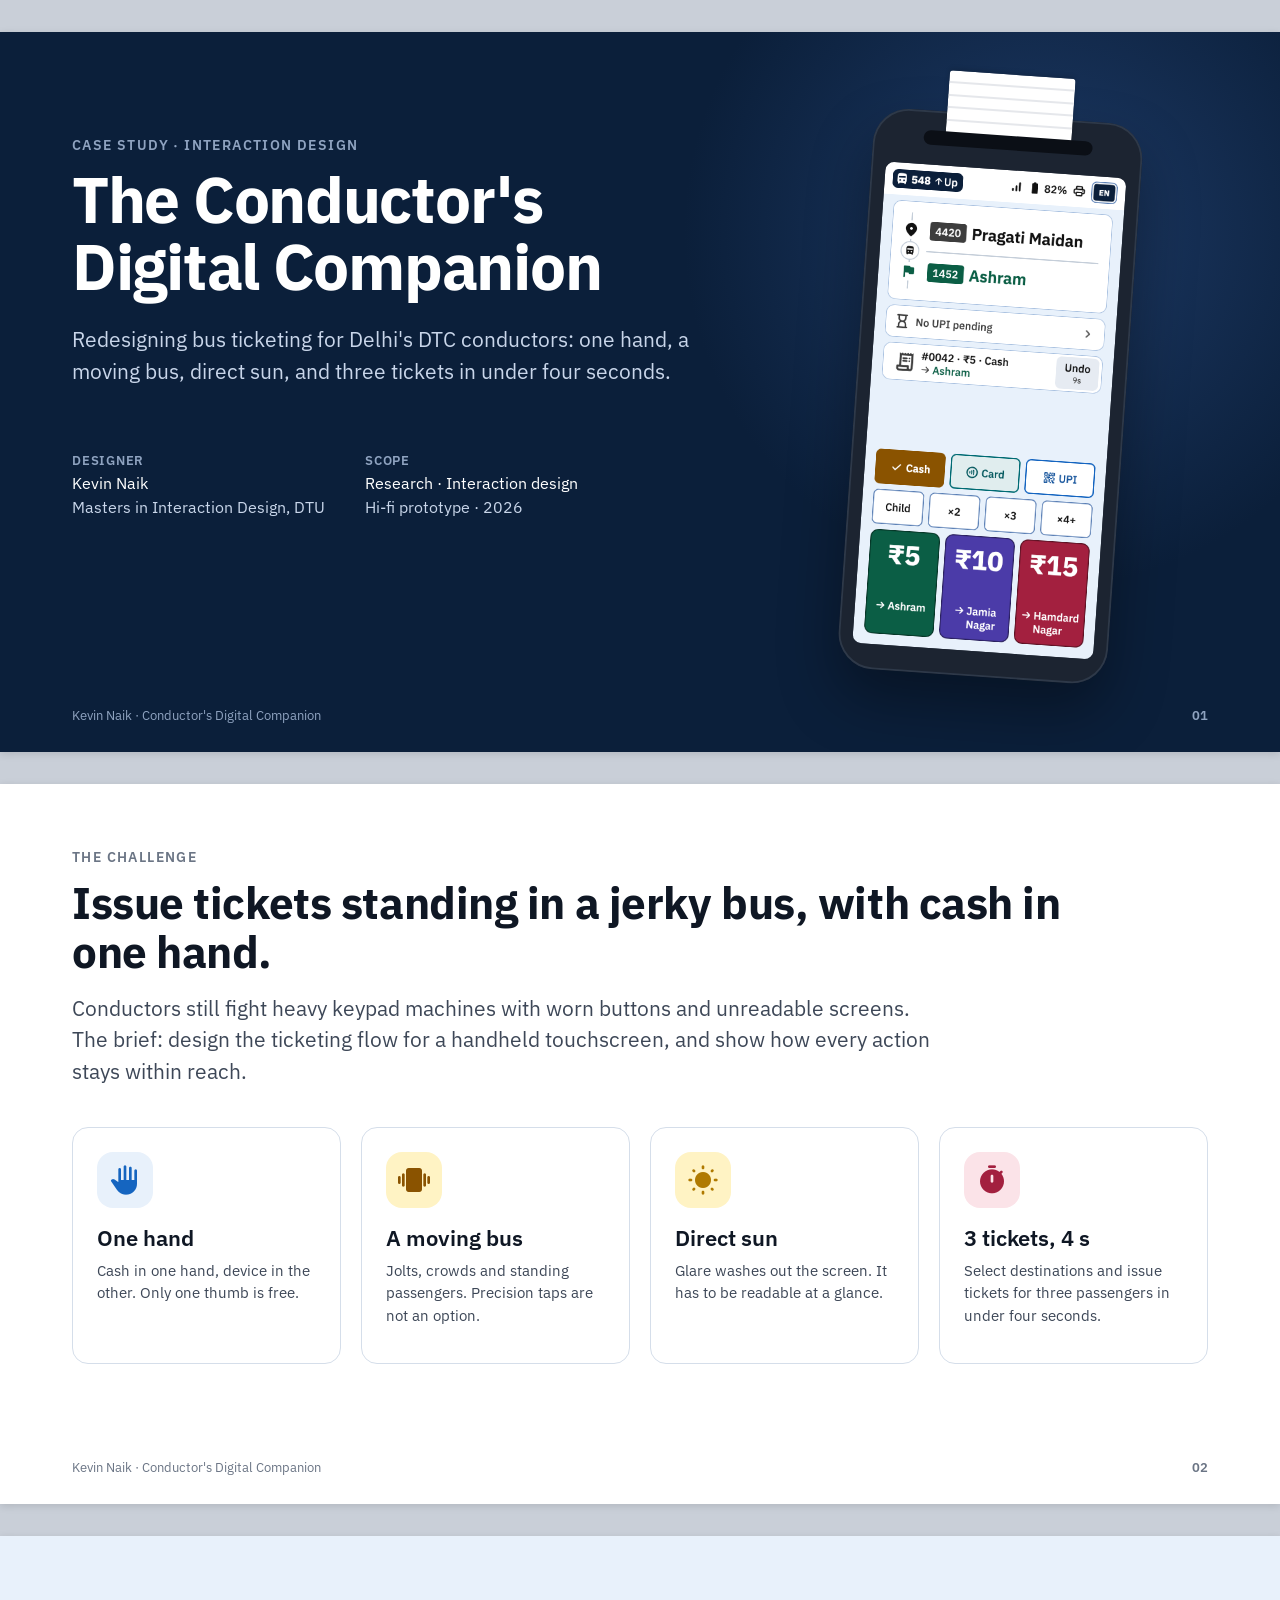
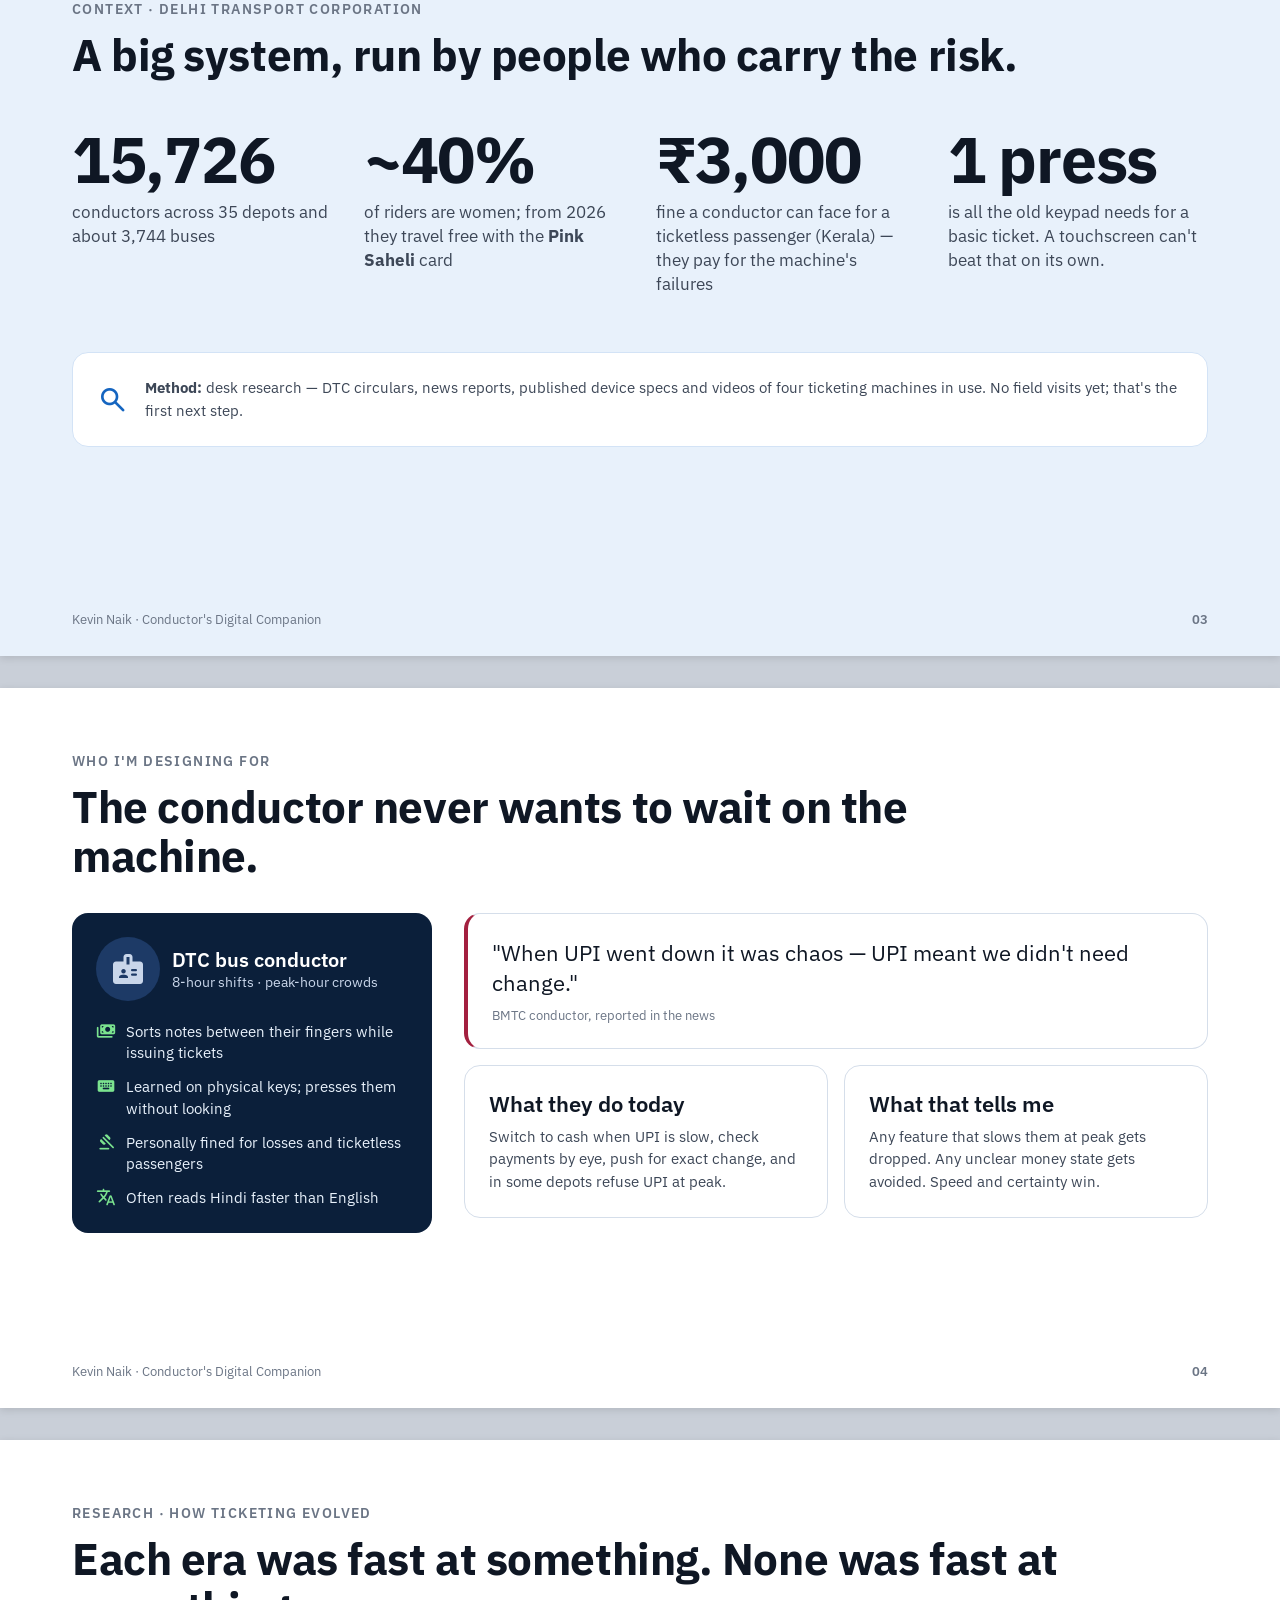
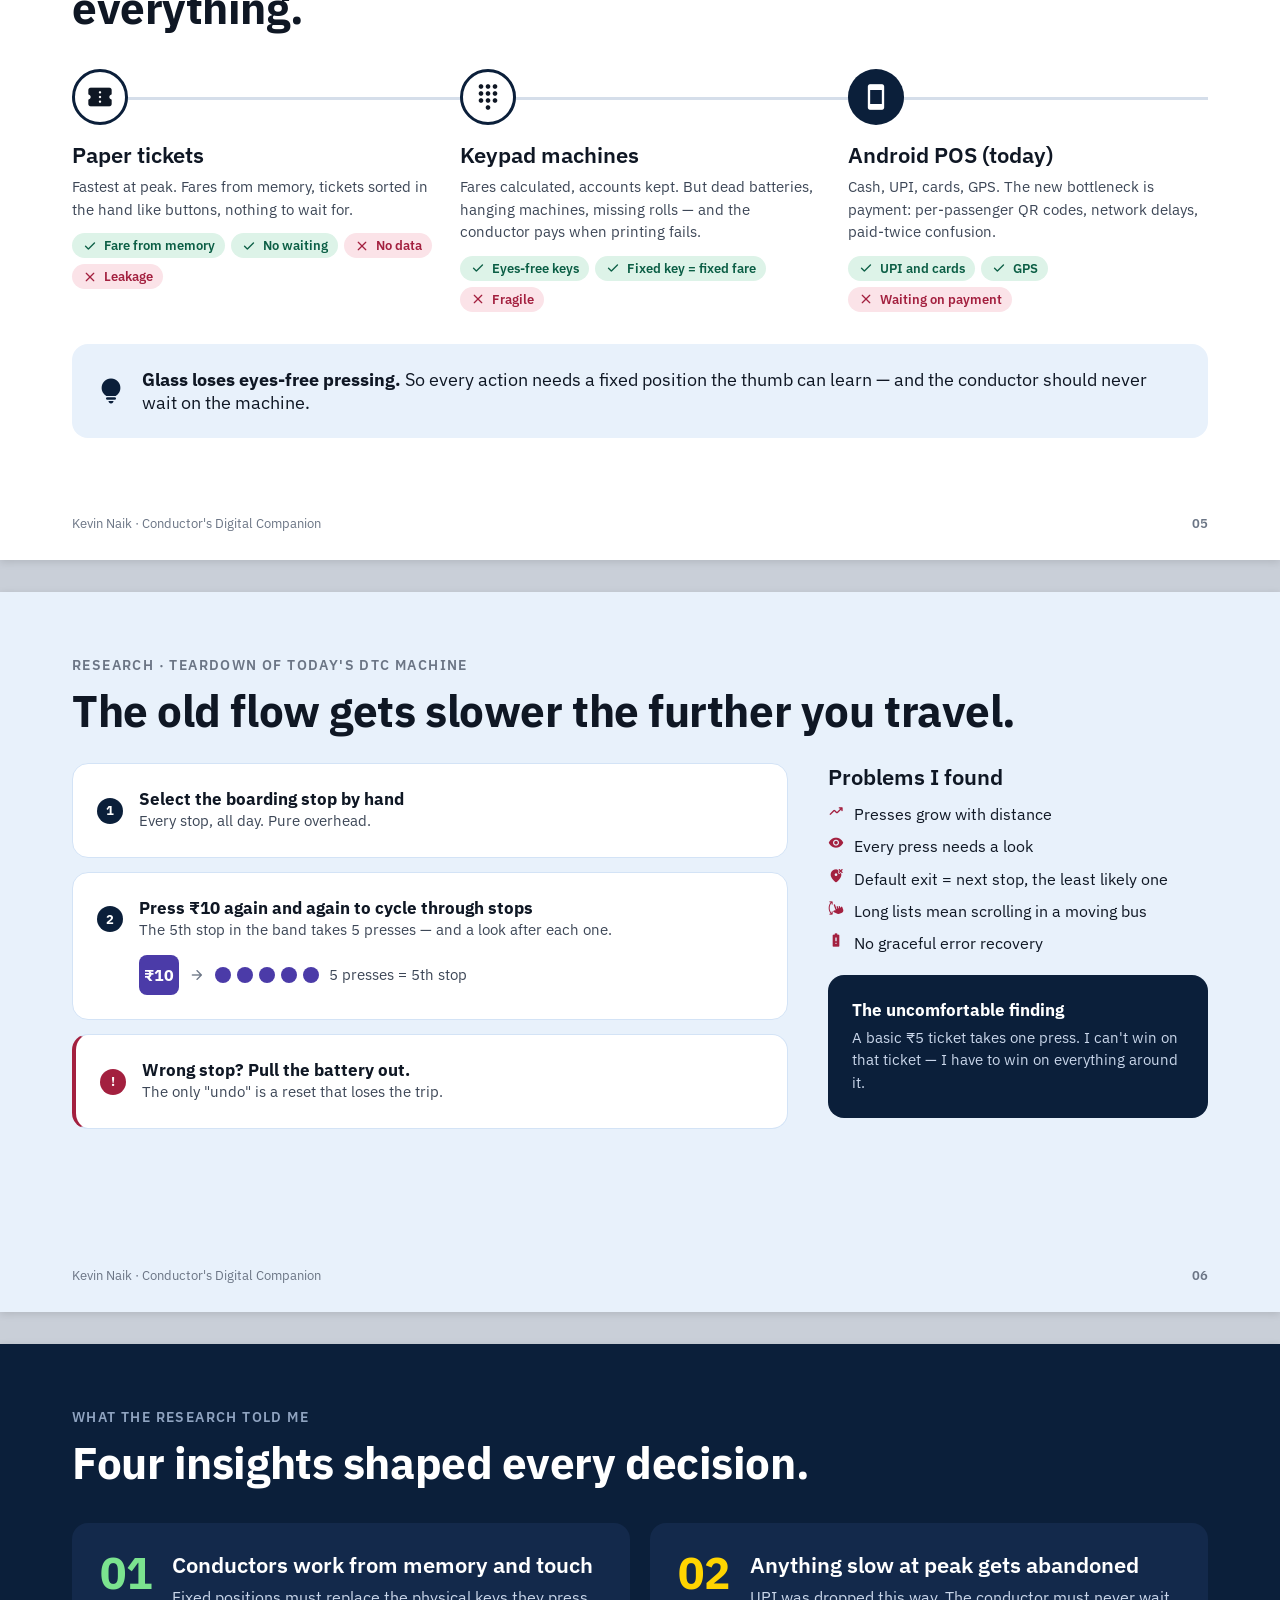
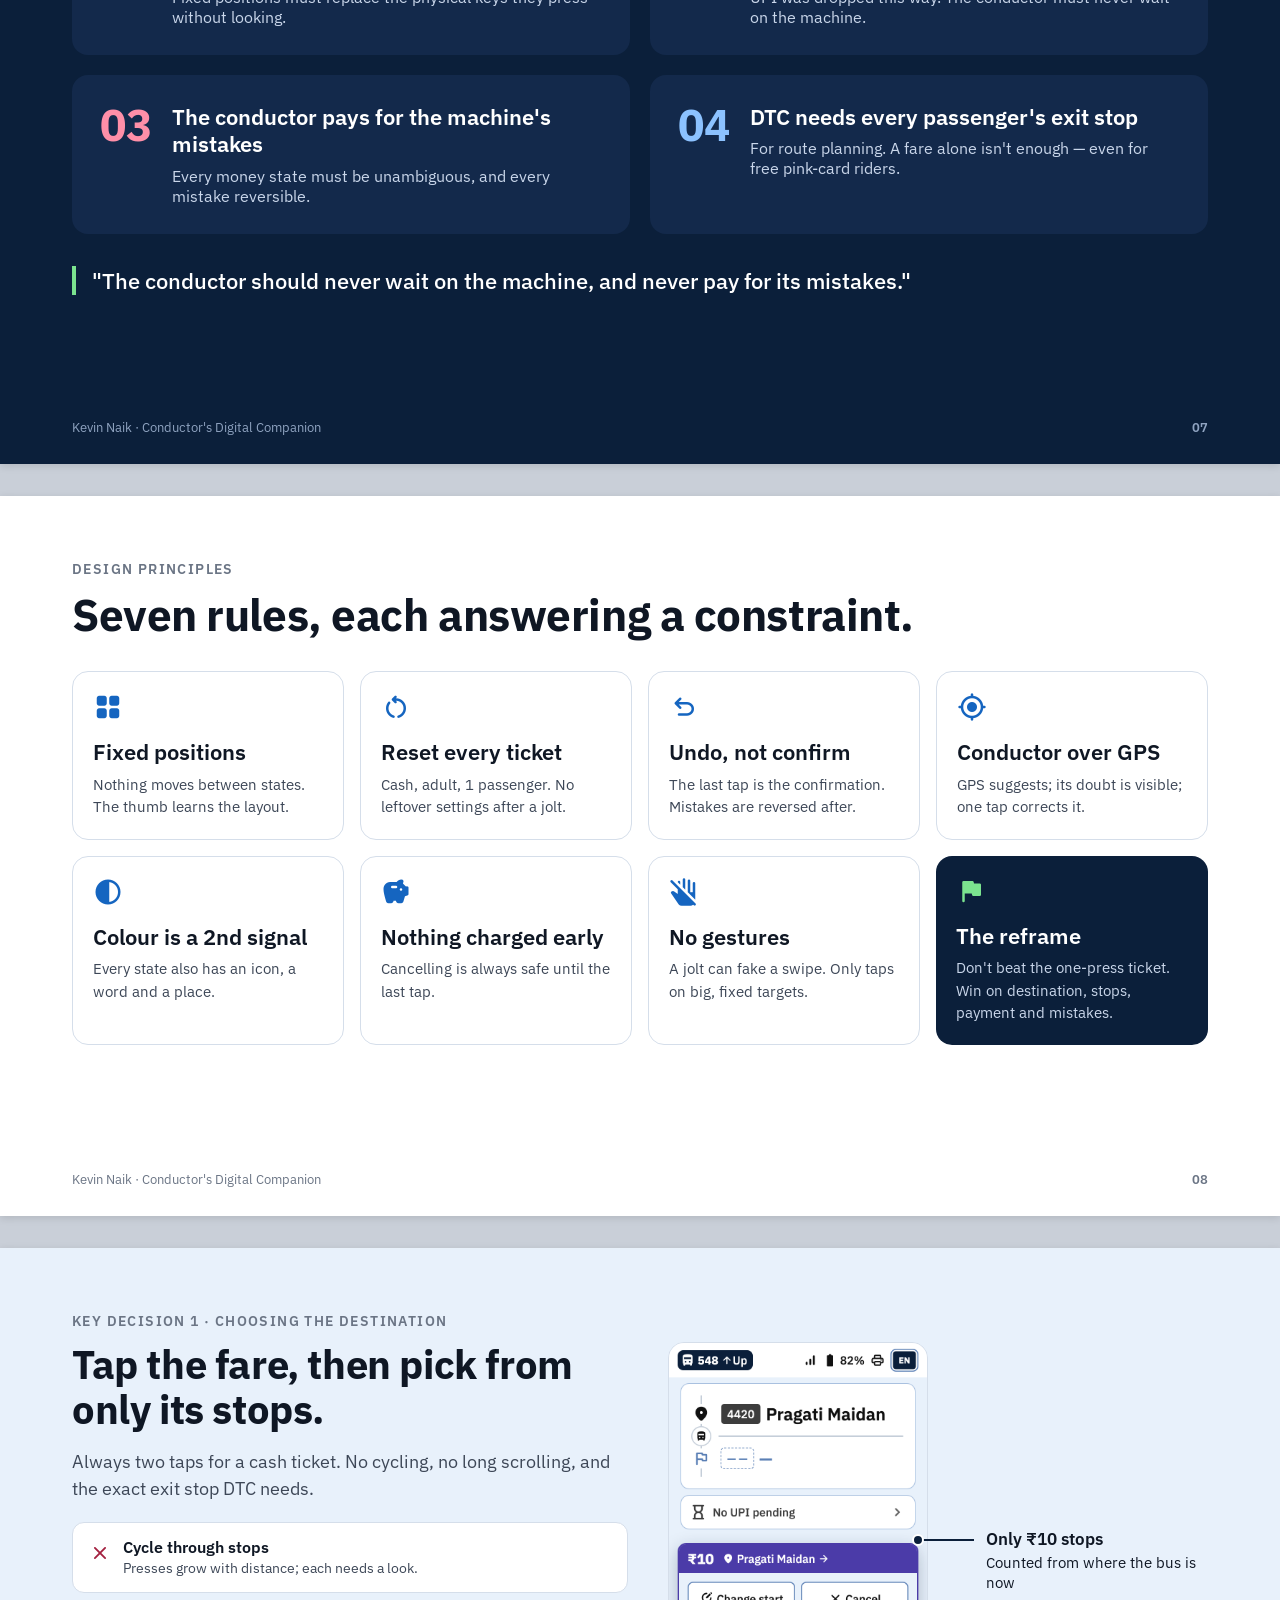
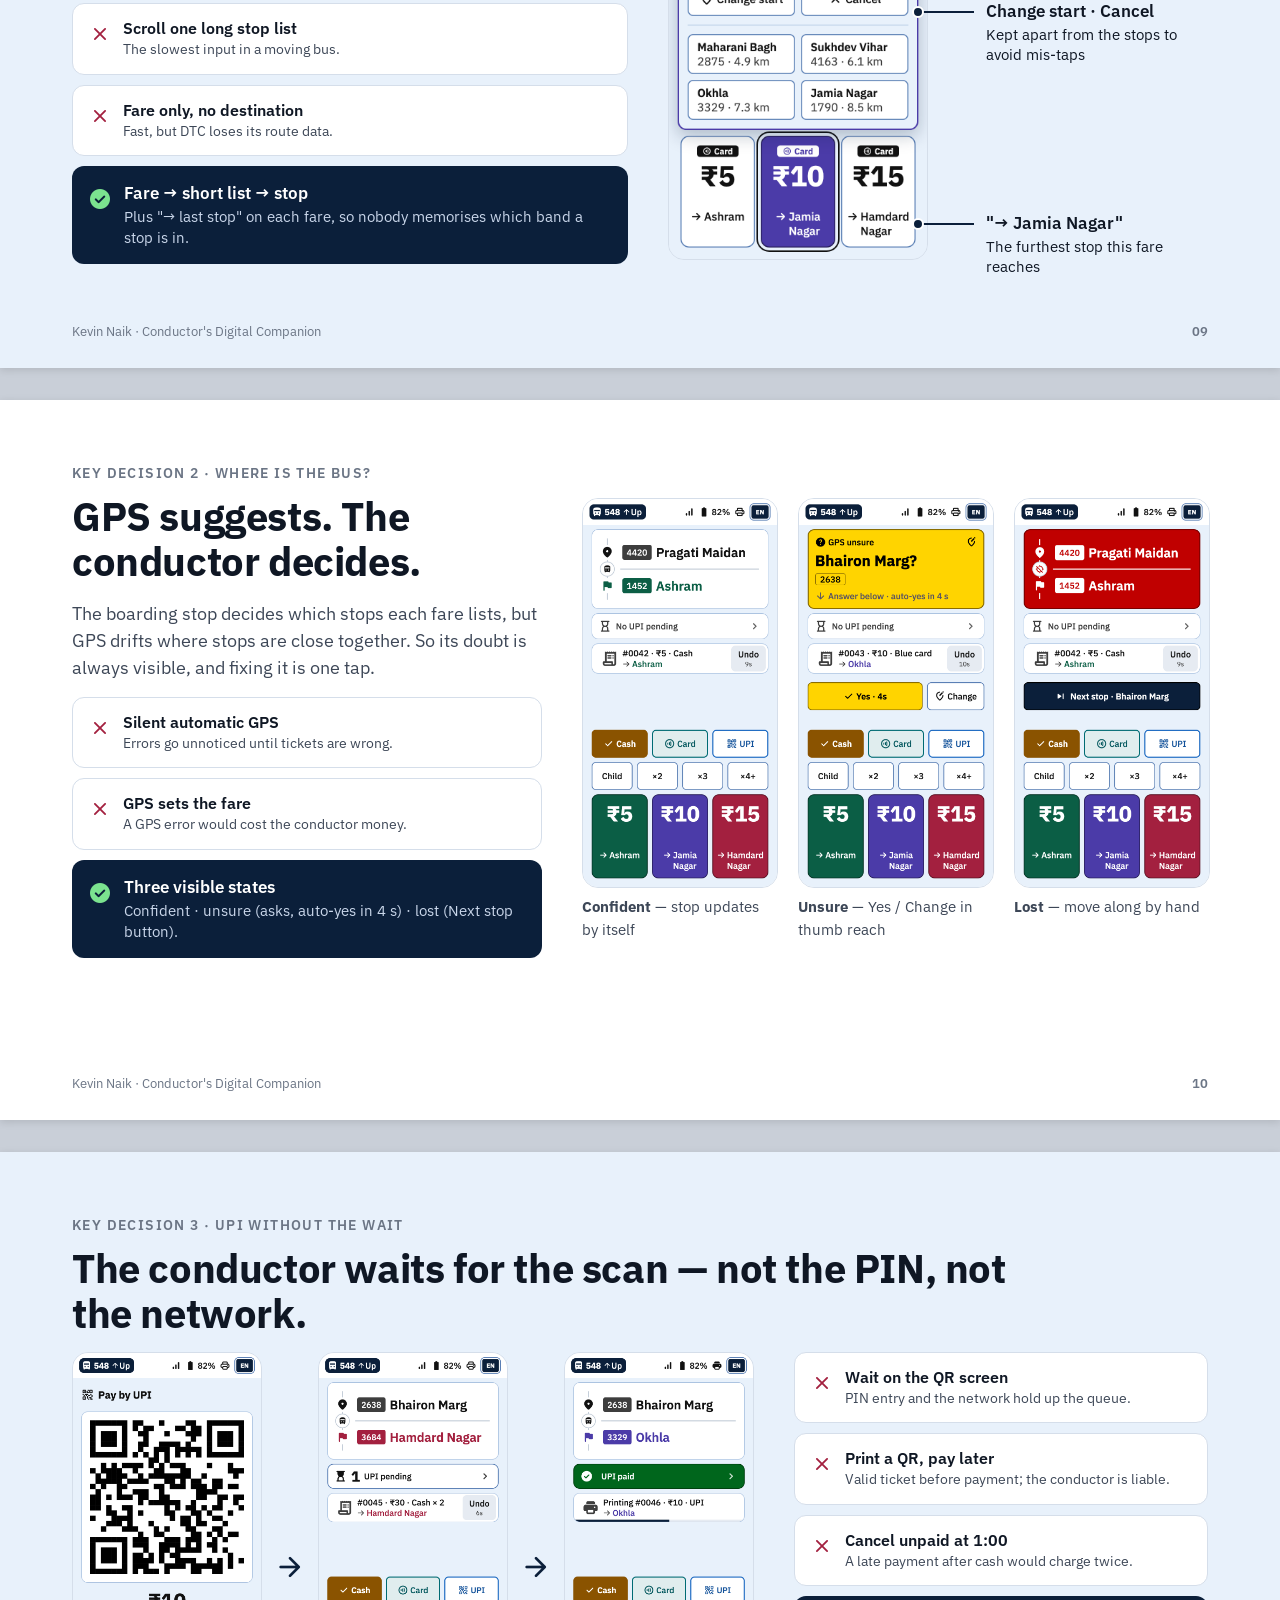
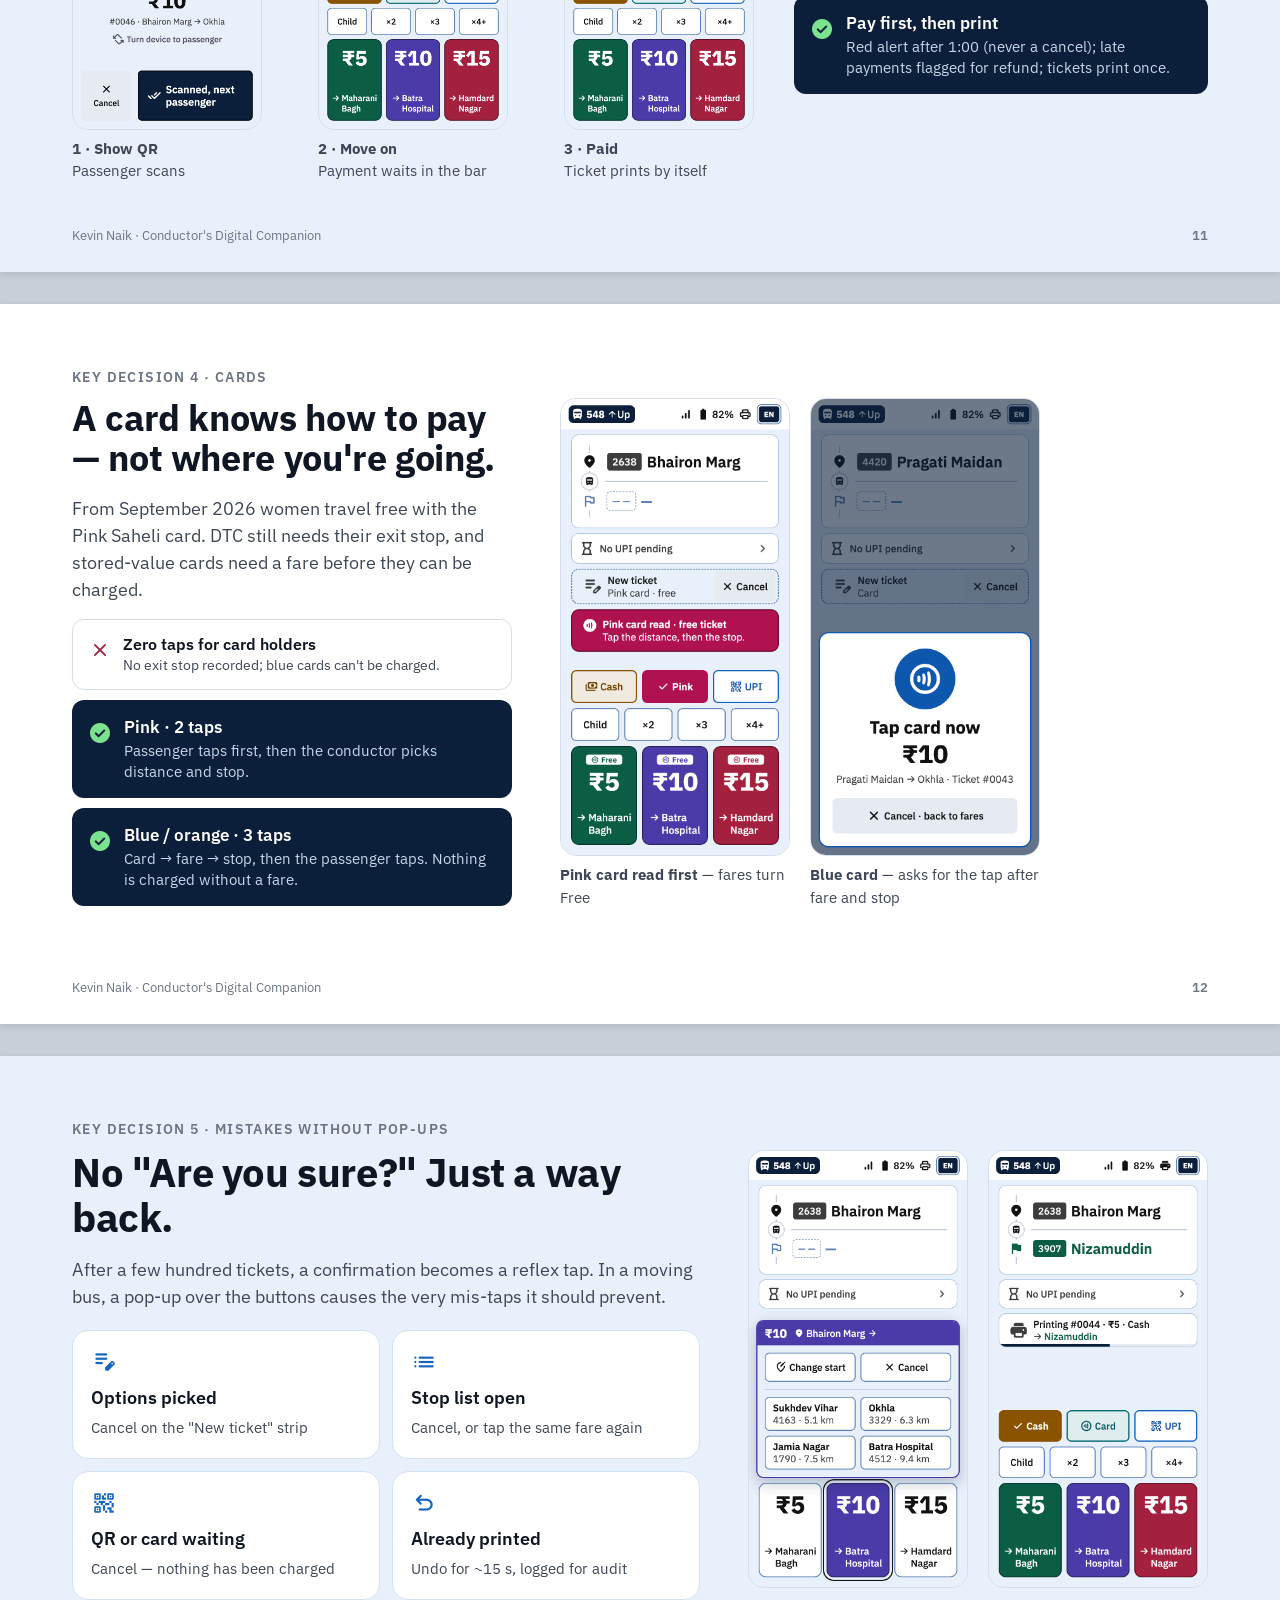
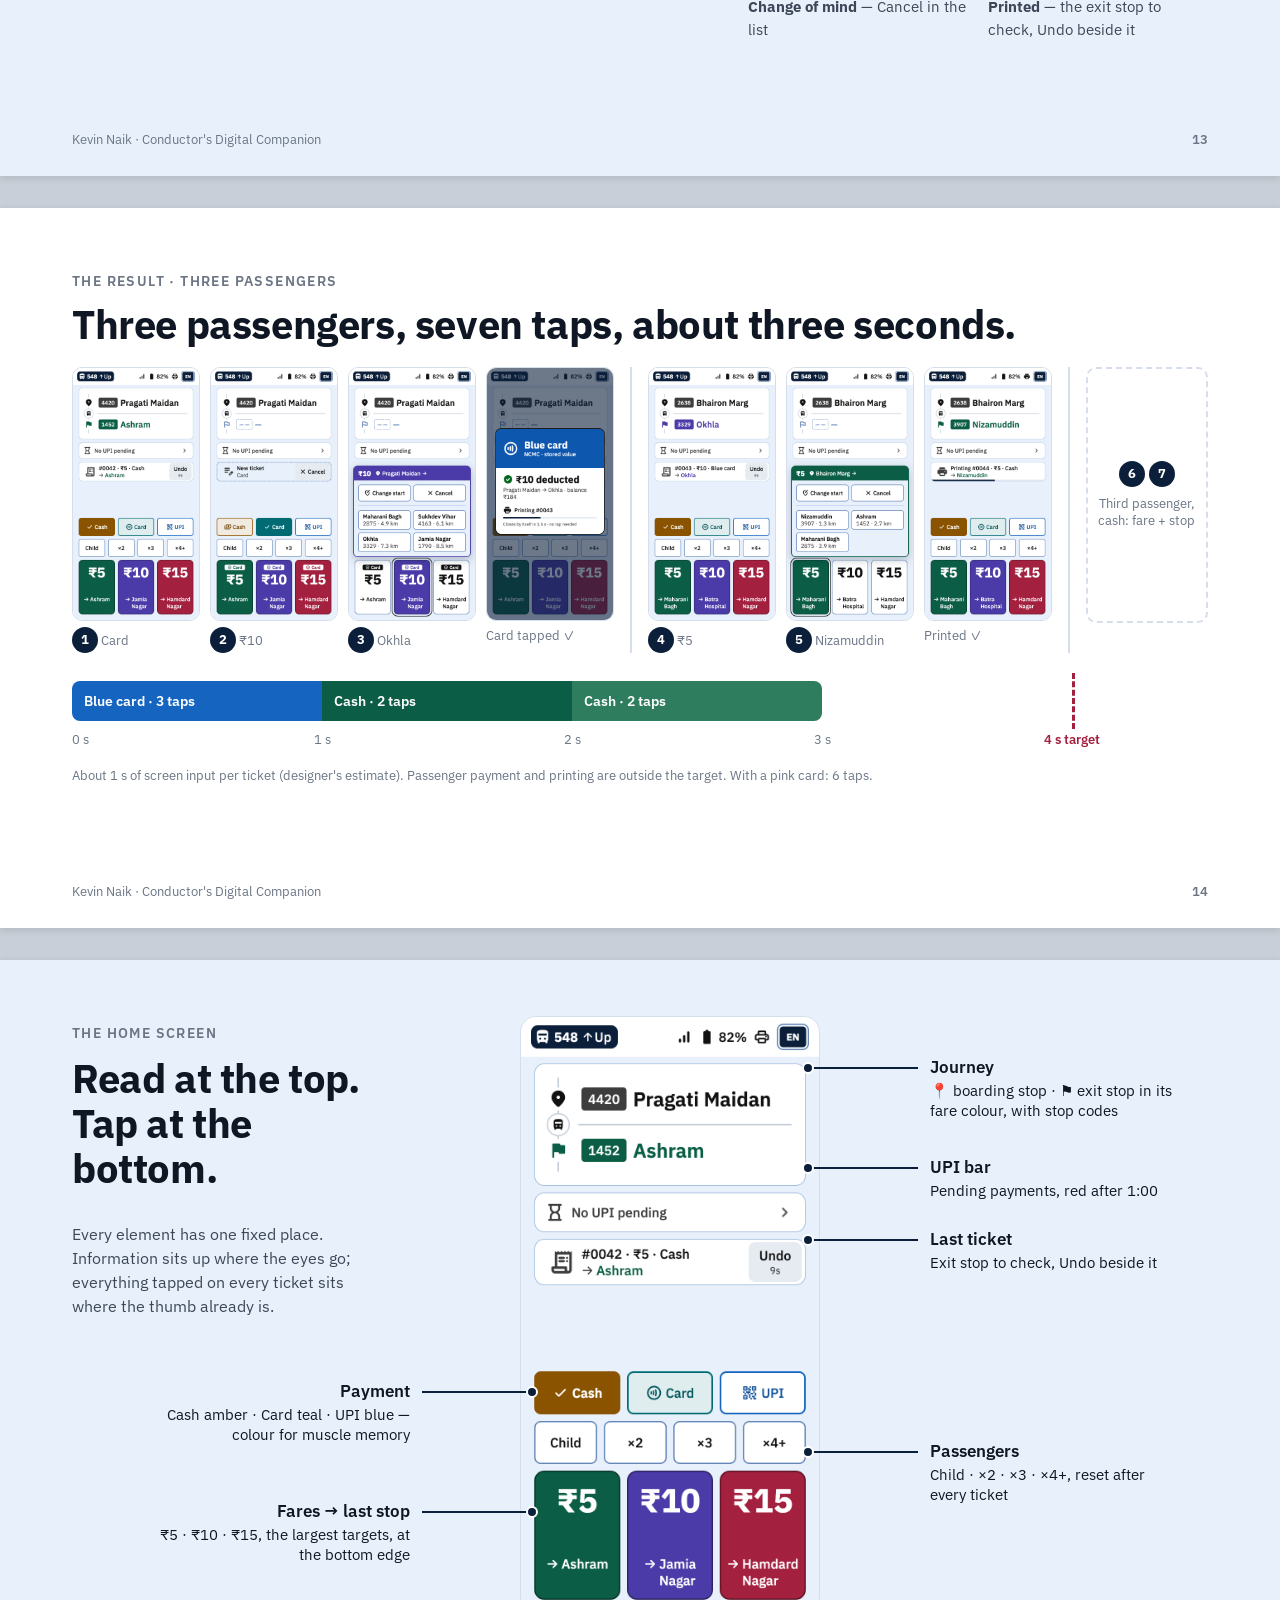
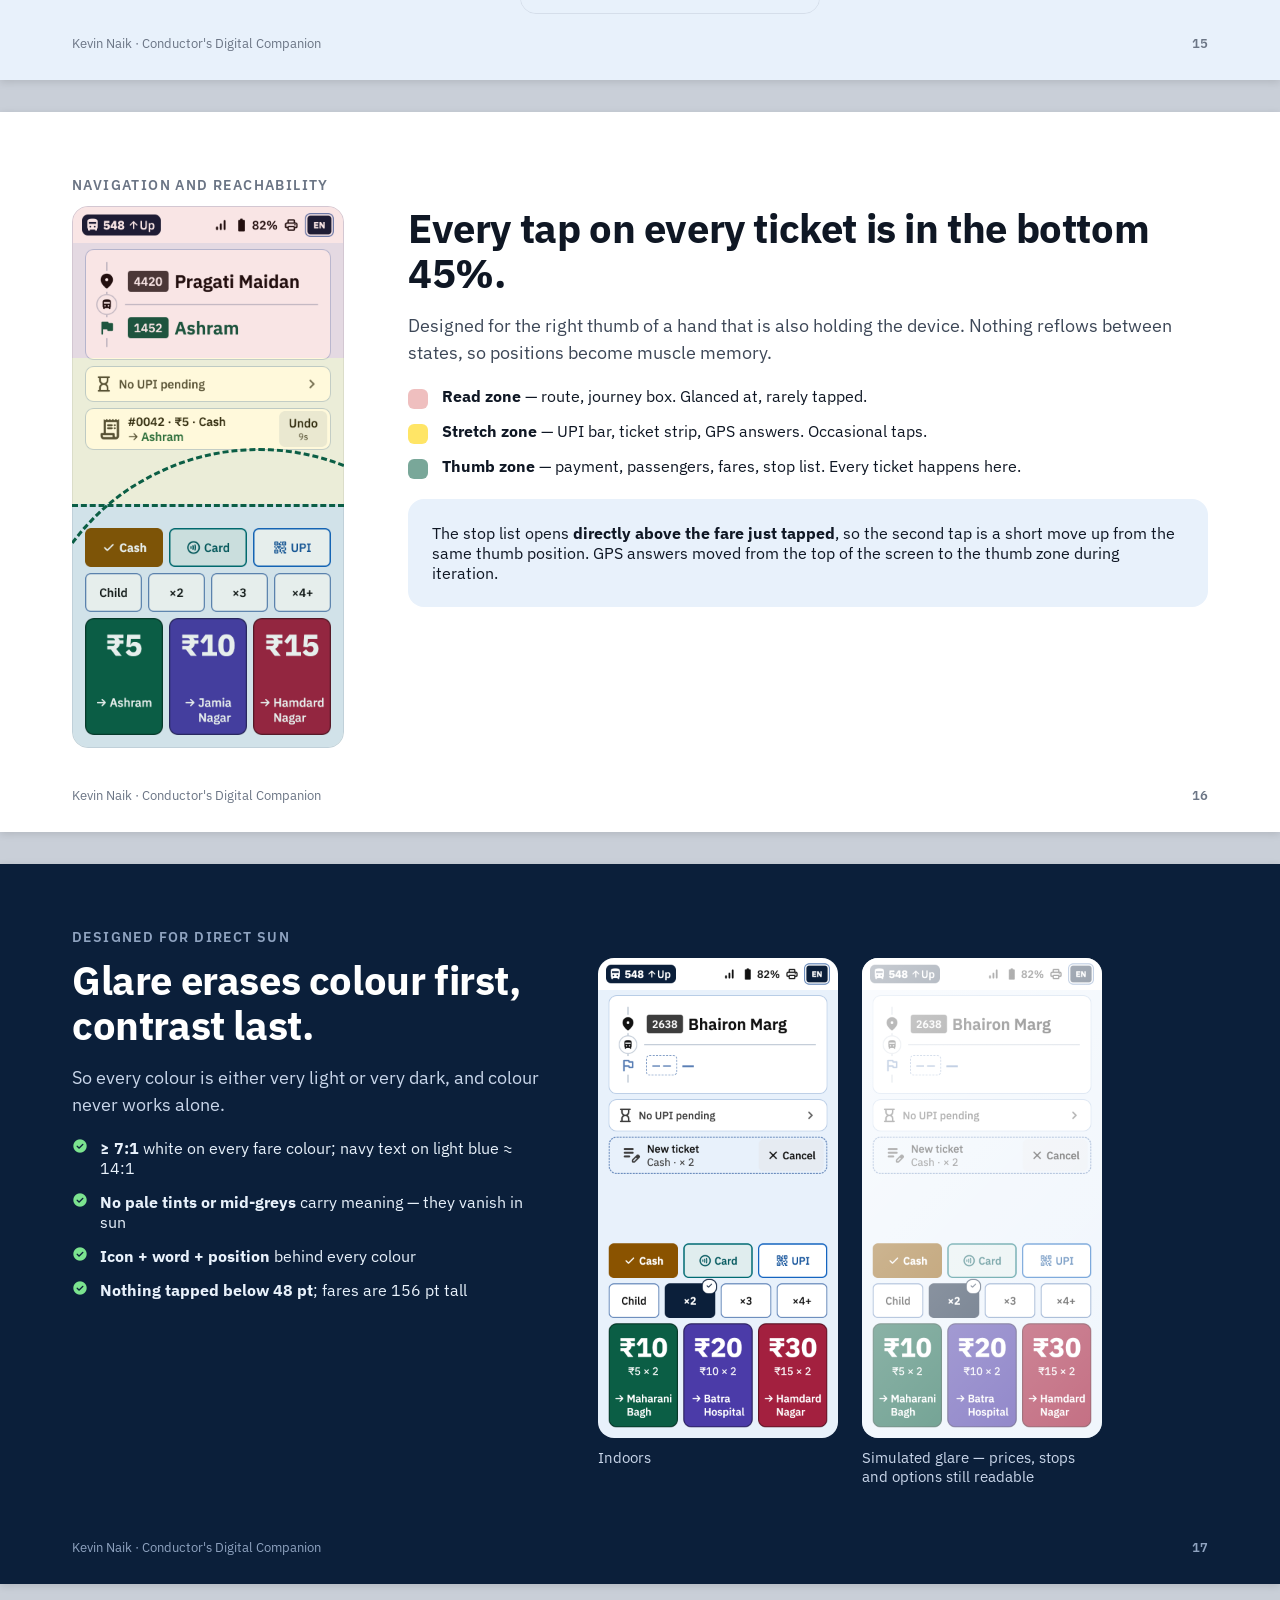
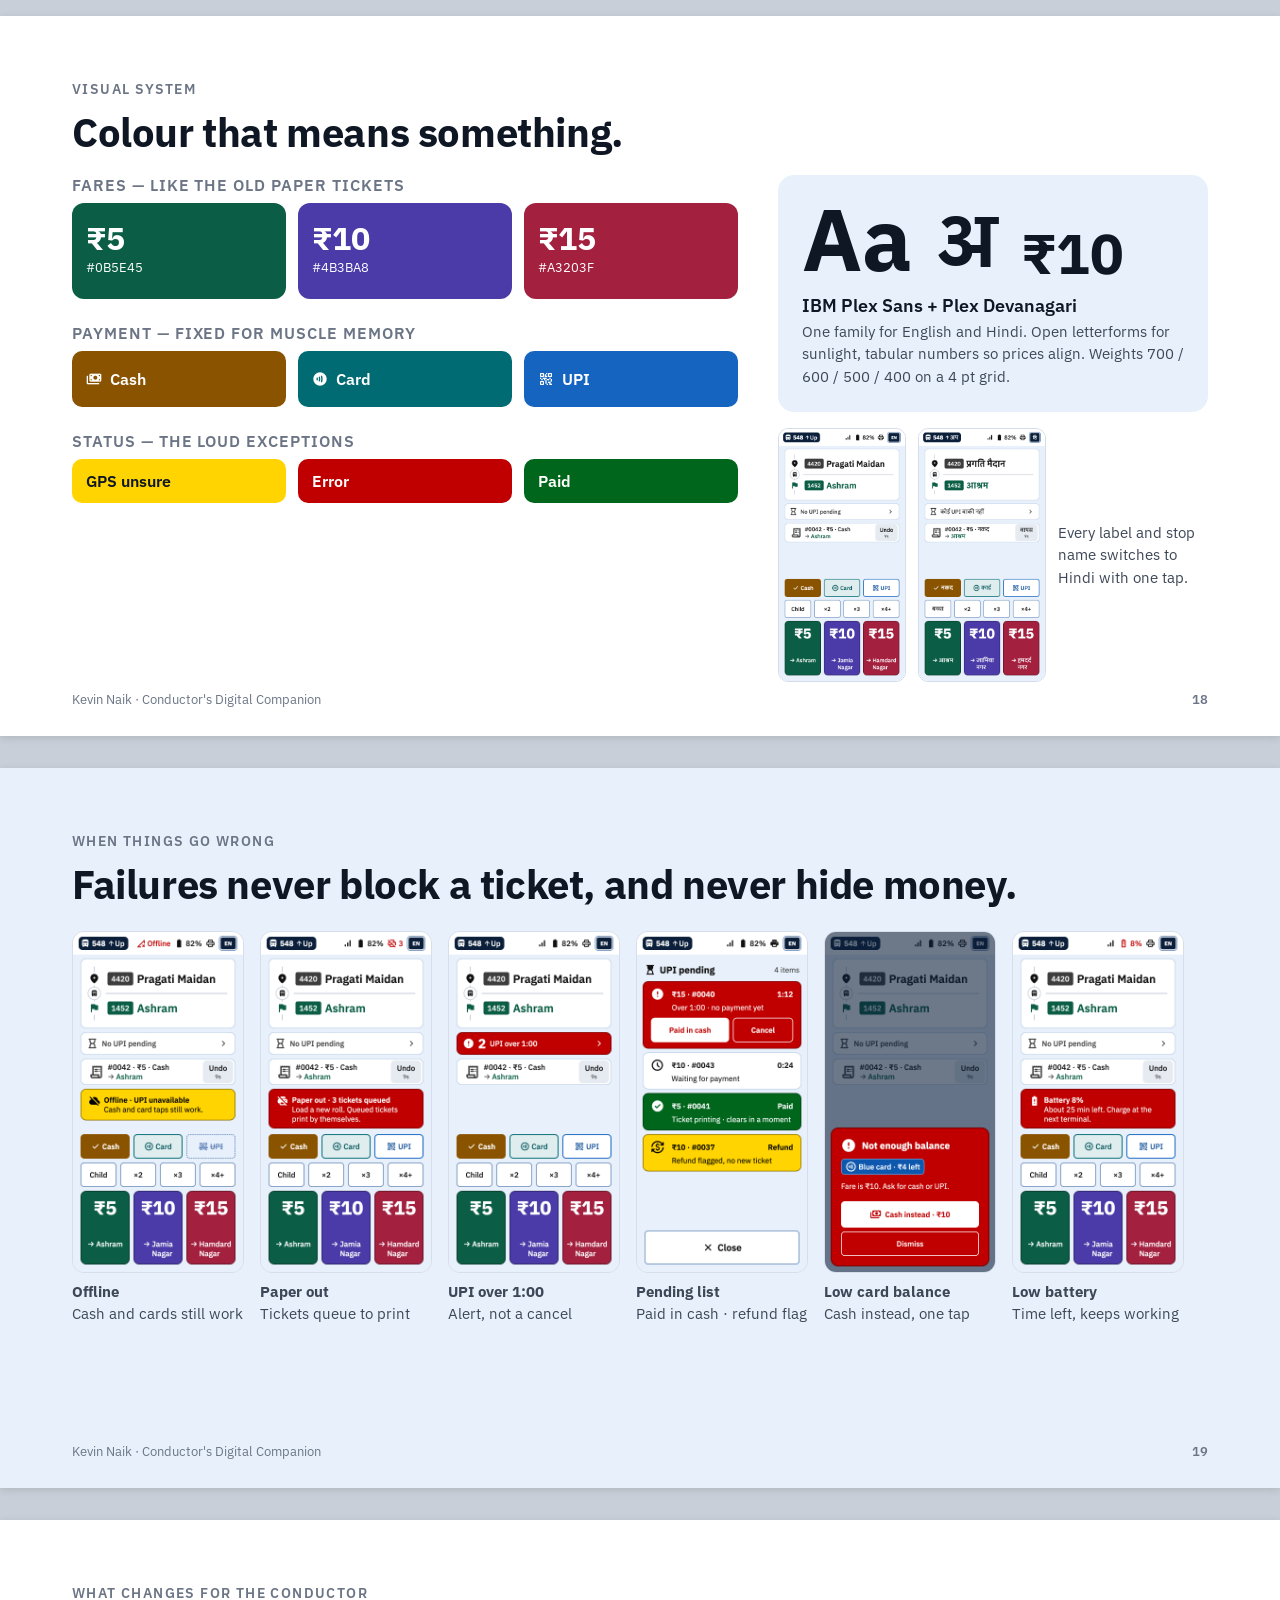
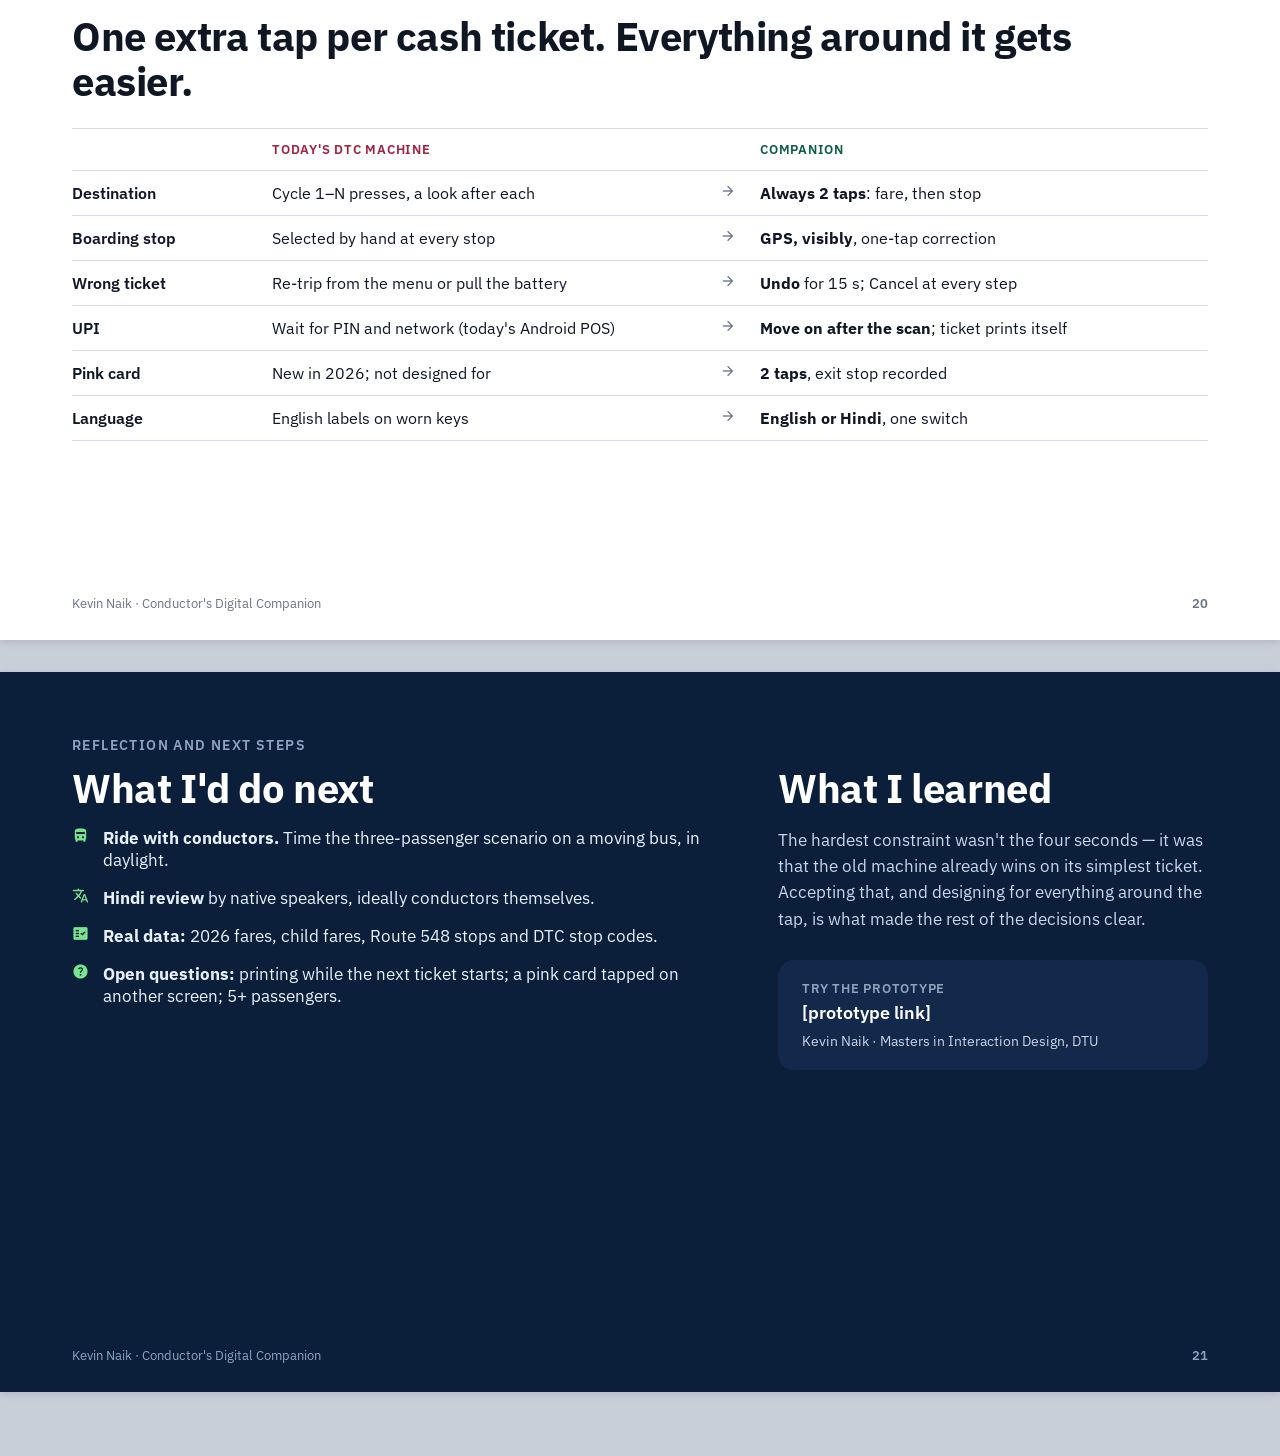
==== documentation/casestudy/index.html @ b8df6f4c "Add Conductor's Digital Companion prototype and case study Click-through ticketing prototype for DTC" ====
<!doctype html>
<html lang="en">
<head>
<meta charset="utf-8">
<meta name="viewport" content="width=device-width, initial-scale=1">
<title>Conductor's Digital Companion — Kevin Naik</title>
<link rel="preconnect" href="https://fonts.googleapis.com">
<link rel="preconnect" href="https://fonts.gstatic.com" crossorigin>
<link href="https://fonts.googleapis.com/css2?family=IBM+Plex+Sans:ital,wght@0,400;0,500;0,600;0,700;1,400&family=IBM+Plex+Sans+Devanagari:wght@400;600;700&display=block" rel="stylesheet">
<link href="https://fonts.googleapis.com/css2?family=Material+Symbols+Rounded:opsz,wght,FILL,GRAD@24,400,0..1,0&display=block" rel="stylesheet">
<style>
:root {
  --ink: #0F1724; --ink-2: #3D4757; --ink-3: #6B7585;
  --navy: #0B1F3A; --navy-2: #13294B; --sky: #E8F1FB; --sky-2: #D3E3F6; --line: #D5DEEA; --paper: #FFFFFF;
  --g: #0B5E45; --v: #4B3BA8; --c: #A3203F; --amber: #8A5300; --teal: #006B73; --upi: #1565C0;
  --yellow: #FFD400; --red: #C00000; --pink: #B0124F;
}
* { box-sizing: border-box; }
html, body { margin: 0; }
body { background: #C9CFD8; font-family: 'IBM Plex Sans', 'IBM Plex Sans Devanagari', system-ui, sans-serif; color: var(--ink);
  -webkit-font-smoothing: antialiased; -webkit-print-color-adjust: exact; print-color-adjust: exact; counter-reset: slide; }
.deck { display: flex; flex-direction: column; align-items: center; gap: 32px; padding: 32px 0 64px; }
.slide { counter-increment: slide; position: relative; width: 1280px; height: 720px; overflow: hidden; background: var(--paper); padding: 64px 72px 72px;
  box-shadow: 0 2px 8px rgba(0,0,0,.12); }
.slide.dark { background: var(--navy); color: #fff; }
.slide.sky { background: var(--sky); }
.foot { position: absolute; left: 72px; right: 72px; bottom: 28px; display: flex; justify-content: space-between; font-size: 13px; color: var(--ink-3); }
.dark .foot { color: #8FA3C0; }
.foot::after { content: counter(slide, decimal-leading-zero); font-weight: 600; }

.ms { font-family: 'Material Symbols Rounded'; font-weight: normal; font-style: normal; line-height: 1; display: inline-block;
  font-variation-settings: 'FILL' 1, 'wght' 400, 'GRAD' 0, 'opsz' 24; -webkit-font-smoothing: antialiased; }

.kick { font-size: 14px; font-weight: 600; letter-spacing: .1em; text-transform: uppercase; color: var(--ink-3); margin-bottom: 12px; }
.dark .kick { color: #8FA3C0; }
h1 { font-size: 64px; line-height: 1.05; font-weight: 700; margin: 0; letter-spacing: -0.02em; }
h2 { font-size: 44px; line-height: 1.12; font-weight: 700; margin: 0 0 16px; letter-spacing: -0.01em; max-width: 1000px; }
h3 { font-size: 22px; line-height: 1.25; font-weight: 600; margin: 0 0 8px; }
p { margin: 0 0 12px; }
.sub { font-size: 21px; line-height: 1.5; color: var(--ink-2); max-width: 860px; }
.dark .sub { color: #C9D6EA; }
.small { font-size: 15px; line-height: 1.5; color: var(--ink-2); }
.note { font-size: 13px; color: var(--ink-3); }
.hl { color: var(--upi); }

/* Screens and device */
.scr { display: block; border-radius: 16px; border: 1px solid var(--line); background: #fff; }
.pos { position: relative; width: 300px; padding: 60px 16px 28px; border-radius: 40px; background: #1C2431; box-shadow: 0 32px 64px rgba(0,0,0,.35), inset 0 0 0 2px #2E3949; }
.pos::before { content: ''; position: absolute; top: 22px; left: 56px; right: 56px; height: 16px; border-radius: 8px; background: #0B0F16; }
.pos .ticket { position: absolute; top: -46px; left: 80px; width: 140px; height: 70px; background: #fff; border-radius: 4px 4px 0 0;
  background-image: repeating-linear-gradient(transparent 0 12px, #E5E7EB 12px 14px); background-position: 0 14px; box-shadow: 0 -2px 6px rgba(0,0,0,.15); z-index: -1; }
.pos img { display: block; width: 268px; height: 536px; border-radius: 10px; }

/* Cards and chips */
.card { background: #fff; border: 1px solid var(--line); border-radius: 16px; padding: 24px; }
.sky .card { border-color: var(--sky-2); }
.chip { display: inline-flex; align-items: center; gap: 6px; font-size: 13px; font-weight: 600; padding: 4px 10px; border-radius: 999px; }
.chip .ms { font-size: 16px; }
.chip.keep { background: #DDF3E8; color: var(--g); }
.chip.lost { background: #FBE3E8; color: var(--c); }
.chip.new { background: var(--sky); color: var(--upi); }
.ic { width: 56px; height: 56px; border-radius: 16px; display: flex; align-items: center; justify-content: center; margin-bottom: 16px; }
.ic .ms { font-size: 32px; }
.grid { display: grid; gap: 20px; }
.row { display: flex; gap: 24px; align-items: flex-start; }

.x-card { display: flex; gap: 12px; align-items: flex-start; padding: 14px 16px; border-radius: 12px; background: #fff; border: 1px solid var(--line); margin-bottom: 10px; }
.x-card .ms { font-size: 22px; color: var(--c); flex-shrink: 0; margin-top: 1px; }
.x-card b { display: block; font-size: 16px; font-weight: 600; }
.x-card span { font-size: 14px; color: var(--ink-2); line-height: 1.4; }
.ok-card { display: flex; gap: 12px; align-items: flex-start; padding: 16px; border-radius: 12px; background: var(--navy); color: #fff; }
.ok-card .ms { font-size: 24px; color: #7BE38F; flex-shrink: 0; }
.ok-card b { display: block; font-size: 17px; font-weight: 600; margin-bottom: 2px; }
.ok-card span { font-size: 14.5px; color: #C9D6EA; line-height: 1.45; }

.callout { position: absolute; font-size: 15px; line-height: 1.35; width: 250px; }
.callout b { display: block; font-size: 17px; font-weight: 600; margin-bottom: 2px; }
.callout::before { content: ''; position: absolute; top: 11px; height: 2px; background: var(--navy); }
.callout.l { text-align: right; }
.callout.l::before { left: calc(100% + 12px); width: var(--len, 80px); }
.callout.r::before { right: calc(100% + 12px); width: var(--len, 80px); }
.callout i { position: absolute; top: 6px; width: 12px; height: 12px; border-radius: 6px; background: var(--navy); border: 2px solid #fff; }
.callout.l i { left: calc(100% + 12px + var(--len, 80px) - 6px); }
.callout.r i { right: calc(100% + 12px + var(--len, 80px) - 6px); }

.tap { display: inline-flex; align-items: center; justify-content: center; min-width: 26px; height: 26px; padding: 0 8px; border-radius: 13px; background: var(--navy); color: #fff; font-size: 13px; font-weight: 700; }
.stat b { display: block; font-size: 64px; line-height: 1; font-weight: 700; letter-spacing: -0.02em; }
.stat span { display: block; font-size: 17px; line-height: 1.4; color: var(--ink-2); margin-top: 10px; }
.dark .stat span { color: #C9D6EA; }

@media print {
  @page { size: 1280px 720px; margin: 0; }
  body { background: #fff; }
  .deck { display: block; padding: 0; }
  .slide { box-shadow: none; break-after: page; }
}
</style>
</head>
<body>
<div class="deck">

<!-- 01 COVER -->
<section class="slide dark">
  <div style="position:absolute;right:-120px;top:-160px;width:720px;height:720px;border-radius:50%;background:radial-gradient(circle,#1D3A66 0%,transparent 70%)"></div>
  <div style="position:relative;width:640px;margin-top:40px">
    <div class="kick">Case study · Interaction design</div>
    <h1>The Conductor's<br>Digital Companion</h1>
    <p class="sub" style="margin-top:24px">Redesigning bus ticketing for Delhi's DTC conductors: one hand, a moving bus, direct sun, and three tickets in under four seconds.</p>
    <div style="margin-top:64px;display:flex;gap:40px;font-size:16px;line-height:1.5">
      <div><div style="color:#8FA3C0;font-size:13px;font-weight:600;letter-spacing:.06em;text-transform:uppercase">Designer</div>Kevin Naik<br><span style="color:#C9D6EA">Masters in Interaction Design, DTU</span></div>
      <div><div style="color:#8FA3C0;font-size:13px;font-weight:600;letter-spacing:.06em;text-transform:uppercase">Scope</div>Research · Interaction design<br><span style="color:#C9D6EA">Hi-fi prototype · 2026</span></div>
    </div>
  </div>
  <div class="pos" style="position:absolute;right:120px;top:84px;transform:rotate(4deg) scale(.9);transform-origin:top center">
    <div class="ticket"></div>
    <img src="../../exports/flow/01-this-is-the-home-screen.png" alt="Home screen of the ticketing app">
  </div>
  <div class="foot"><span>Kevin Naik · Conductor's Digital Companion</span></div>
</section>

<!-- 02 THE CHALLENGE -->
<section class="slide">
  <div class="kick">The challenge</div>
  <h2>Issue tickets standing in a jerky bus, with cash in one hand.</h2>
  <p class="sub">Conductors still fight heavy keypad machines with worn buttons and unreadable screens. The brief: design the ticketing flow for a handheld touchscreen, and show how every action stays within reach.</p>
  <div class="grid" style="grid-template-columns:repeat(4,1fr);margin-top:40px">
    <div class="card"><div class="ic" style="background:#E8F1FB"><span class="ms" style="color:var(--upi)">back_hand</span></div><h3>One hand</h3><p class="small">Cash in one hand, device in the other. Only one thumb is free.</p></div>
    <div class="card"><div class="ic" style="background:#FFF3C4"><span class="ms" style="color:var(--amber)">vibration</span></div><h3>A moving bus</h3><p class="small">Jolts, crowds and standing passengers. Precision taps are not an option.</p></div>
    <div class="card"><div class="ic" style="background:#FFF3C4"><span class="ms" style="color:#B07A00">wb_sunny</span></div><h3>Direct sun</h3><p class="small">Glare washes out the screen. It has to be readable at a glance.</p></div>
    <div class="card"><div class="ic" style="background:#FBE3E8"><span class="ms" style="color:var(--c)">timer</span></div><h3>3 tickets, 4 s</h3><p class="small">Select destinations and issue tickets for three passengers in under four seconds.</p></div>
  </div>
  <div class="foot"><span>Kevin Naik · Conductor's Digital Companion</span></div>
</section>

<!-- 03 CONTEXT IN NUMBERS -->
<section class="slide sky">
  <div class="kick">Context · Delhi Transport Corporation</div>
  <h2>A big system, run by people who carry the risk.</h2>
  <div class="grid" style="grid-template-columns:repeat(4,1fr);margin-top:48px;gap:32px">
    <div class="stat"><b>15,726</b><span>conductors across 35 depots and about 3,744 buses</span></div>
    <div class="stat"><b>~40%</b><span>of riders are women; from 2026 they travel free with the <strong>Pink Saheli</strong> card</span></div>
    <div class="stat"><b>₹3,000</b><span>fine a conductor can face for a ticketless passenger (Kerala) — they pay for the machine's failures</span></div>
    <div class="stat"><b>1 press</b><span>is all the old keypad needs for a basic ticket. A touchscreen can't beat that on its own.</span></div>
  </div>
  <div class="card" style="margin-top:56px;display:flex;gap:16px;align-items:center">
    <span class="ms" style="font-size:32px;color:var(--upi)">search</span>
    <p class="small" style="margin:0"><b>Method:</b> desk research — DTC circulars, news reports, published device specs and videos of four ticketing machines in use. No field visits yet; that's the first next step.</p>
  </div>
  <div class="foot"><span>Kevin Naik · Conductor's Digital Companion</span></div>
</section>

<!-- 04 THE CONDUCTOR -->
<section class="slide">
  <div class="kick">Who I'm designing for</div>
  <h2>The conductor never wants to wait on the machine.</h2>
  <div class="row" style="margin-top:32px;gap:32px">
    <div class="card" style="width:360px;flex-shrink:0;background:var(--navy);color:#fff;border:0">
      <div style="display:flex;gap:12px;align-items:center;margin-bottom:20px">
        <div style="width:64px;height:64px;border-radius:32px;background:#1D3A66;display:flex;align-items:center;justify-content:center"><span class="ms" style="font-size:36px;color:#C9D6EA">badge</span></div>
        <div><div style="font-size:20px;font-weight:600">DTC bus conductor</div><div style="font-size:14px;color:#C9D6EA">8-hour shifts · peak-hour crowds</div></div>
      </div>
      <div style="display:grid;gap:12px;font-size:15px;line-height:1.45;color:#E8F1FB">
        <div style="display:flex;gap:10px"><span class="ms" style="font-size:20px;color:#7BE38F">payments</span>Sorts notes between their fingers while issuing tickets</div>
        <div style="display:flex;gap:10px"><span class="ms" style="font-size:20px;color:#7BE38F">keyboard</span>Learned on physical keys; presses them without looking</div>
        <div style="display:flex;gap:10px"><span class="ms" style="font-size:20px;color:#7BE38F">gavel</span>Personally fined for losses and ticketless passengers</div>
        <div style="display:flex;gap:10px"><span class="ms" style="font-size:20px;color:#7BE38F">translate</span>Often reads Hindi faster than English</div>
      </div>
    </div>
    <div style="flex:1">
      <div class="card" style="margin-bottom:16px;border-left:4px solid var(--c)">
        <p style="font-size:22px;line-height:1.4;margin:0">"When UPI went down it was chaos — UPI meant we didn't need change."</p>
        <p class="note" style="margin:8px 0 0">BMTC conductor, reported in the news</p>
      </div>
      <div class="grid" style="grid-template-columns:1fr 1fr;gap:16px">
        <div class="card"><h3>What they do today</h3><p class="small" style="margin:0">Switch to cash when UPI is slow, check payments by eye, push for exact change, and in some depots refuse UPI at peak.</p></div>
        <div class="card"><h3>What that tells me</h3><p class="small" style="margin:0">Any feature that slows them at peak gets dropped. Any unclear money state gets avoided. Speed and certainty win.</p></div>
      </div>
    </div>
  </div>
  <div class="foot"><span>Kevin Naik · Conductor's Digital Companion</span></div>
</section>

<!-- 05 THREE ERAS -->
<section class="slide">
  <div class="kick">Research · How ticketing evolved</div>
  <h2>Each era was fast at something. None was fast at everything.</h2>
  <div style="position:relative;margin-top:36px">
    <div style="position:absolute;left:0;right:0;top:28px;height:3px;background:var(--line)"></div>
    <div class="grid" style="grid-template-columns:repeat(3,1fr);gap:28px;position:relative">
      <div>
        <div style="width:56px;height:56px;border-radius:28px;background:#fff;border:3px solid var(--navy);display:flex;align-items:center;justify-content:center;margin-bottom:16px"><span class="ms" style="font-size:28px">confirmation_number</span></div>
        <h3>Paper tickets</h3>
        <p class="small">Fastest at peak. Fares from memory, tickets sorted in the hand like buttons, nothing to wait for.</p>
        <div style="display:flex;flex-wrap:wrap;gap:6px"><span class="chip keep"><span class="ms">check</span>Fare from memory</span><span class="chip keep"><span class="ms">check</span>No waiting</span><span class="chip lost"><span class="ms">close</span>No data</span><span class="chip lost"><span class="ms">close</span>Leakage</span></div>
      </div>
      <div>
        <div style="width:56px;height:56px;border-radius:28px;background:#fff;border:3px solid var(--navy);display:flex;align-items:center;justify-content:center;margin-bottom:16px"><span class="ms" style="font-size:28px">dialpad</span></div>
        <h3>Keypad machines</h3>
        <p class="small">Fares calculated, accounts kept. But dead batteries, hanging machines, missing rolls — and the conductor pays when printing fails.</p>
        <div style="display:flex;flex-wrap:wrap;gap:6px"><span class="chip keep"><span class="ms">check</span>Eyes-free keys</span><span class="chip keep"><span class="ms">check</span>Fixed key = fixed fare</span><span class="chip lost"><span class="ms">close</span>Fragile</span></div>
      </div>
      <div>
        <div style="width:56px;height:56px;border-radius:28px;background:var(--navy);display:flex;align-items:center;justify-content:center;margin-bottom:16px"><span class="ms" style="font-size:28px;color:#fff">smartphone</span></div>
        <h3>Android POS (today)</h3>
        <p class="small">Cash, UPI, cards, GPS. The new bottleneck is payment: per-passenger QR codes, network delays, paid-twice confusion.</p>
        <div style="display:flex;flex-wrap:wrap;gap:6px"><span class="chip keep"><span class="ms">check</span>UPI and cards</span><span class="chip keep"><span class="ms">check</span>GPS</span><span class="chip lost"><span class="ms">close</span>Waiting on payment</span></div>
      </div>
    </div>
  </div>
  <div class="card" style="margin-top:32px;background:var(--sky);border:0;display:flex;gap:16px;align-items:center">
    <span class="ms" style="font-size:30px;color:var(--navy)">lightbulb</span>
    <p style="margin:0;font-size:18px"><b>Glass loses eyes-free pressing.</b> So every action needs a fixed position the thumb can learn — and the conductor should never wait on the machine.</p>
  </div>
  <div class="foot"><span>Kevin Naik · Conductor's Digital Companion</span></div>
</section>

<!-- 06 TEARDOWN -->
<section class="slide sky">
  <div class="kick">Research · Teardown of today's DTC machine</div>
  <h2>The old flow gets slower the further you travel.</h2>
  <div class="row" style="margin-top:28px;gap:40px">
    <div style="flex:1">
      <div class="card" style="margin-bottom:14px;display:flex;gap:16px;align-items:center"><span class="tap">1</span><div><b style="font-size:17px">Select the boarding stop by hand</b><div class="small" style="margin:0">Every stop, all day. Pure overhead.</div></div></div>
      <div class="card" style="margin-bottom:14px">
        <div style="display:flex;gap:16px;align-items:center;margin-bottom:14px"><span class="tap">2</span><div><b style="font-size:17px">Press ₹10 again and again to cycle through stops</b><div class="small" style="margin:0">The 5th stop in the band takes 5 presses — and a look after each one.</div></div></div>
        <div style="display:flex;gap:10px;margin-left:42px;align-items:center">
          <span style="width:40px;height:40px;border-radius:8px;background:var(--v);color:#fff;font-weight:700;display:flex;align-items:center;justify-content:center">₹10</span>
          <span class="ms" style="color:var(--ink-3)">arrow_forward</span>
          <span style="display:flex;gap:6px">
            <i style="width:16px;height:16px;border-radius:8px;background:var(--v)"></i><i style="width:16px;height:16px;border-radius:8px;background:var(--v)"></i><i style="width:16px;height:16px;border-radius:8px;background:var(--v)"></i><i style="width:16px;height:16px;border-radius:8px;background:var(--v)"></i><i style="width:16px;height:16px;border-radius:8px;background:var(--v)"></i>
          </span>
          <span class="small" style="margin:0">5 presses = 5th stop</span>
        </div>
      </div>
      <div class="card" style="display:flex;gap:16px;align-items:center;border-left:4px solid var(--c)"><span class="tap" style="background:var(--c)">!</span><div><b style="font-size:17px">Wrong stop? Pull the battery out.</b><div class="small" style="margin:0">The only "undo" is a reset that loses the trip.</div></div></div>
    </div>
    <div style="width:380px">
      <h3 style="margin-bottom:12px">Problems I found</h3>
      <div style="display:grid;gap:10px;font-size:16px;line-height:1.4">
        <div style="display:flex;gap:10px"><span class="ms" style="color:var(--c)">trending_up</span>Presses grow with distance</div>
        <div style="display:flex;gap:10px"><span class="ms" style="color:var(--c)">visibility</span>Every press needs a look</div>
        <div style="display:flex;gap:10px"><span class="ms" style="color:var(--c)">wrong_location</span>Default exit = next stop, the least likely one</div>
        <div style="display:flex;gap:10px"><span class="ms" style="color:var(--c)">swipe_vertical</span>Long lists mean scrolling in a moving bus</div>
        <div style="display:flex;gap:10px"><span class="ms" style="color:var(--c)">battery_alert</span>No graceful error recovery</div>
      </div>
      <div class="card" style="margin-top:20px;background:var(--navy);color:#fff;border:0">
        <b style="font-size:17px">The uncomfortable finding</b>
        <p class="small" style="color:#C9D6EA;margin:6px 0 0">A basic ₹5 ticket takes one press. I can't win on that ticket — I have to win on everything around it.</p>
      </div>
    </div>
  </div>
  <div class="foot"><span>Kevin Naik · Conductor's Digital Companion</span></div>
</section>

<!-- 07 INSIGHTS -->
<section class="slide dark">
  <div class="kick">What the research told me</div>
  <h2 style="color:#fff">Four insights shaped every decision.</h2>
  <div class="grid" style="grid-template-columns:repeat(2,1fr);margin-top:36px;gap:20px">
    <div style="background:#13294B;border-radius:16px;padding:28px;display:flex;gap:20px"><span style="font-size:44px;font-weight:700;color:#7BE38F;line-height:1">01</span><div><h3 style="color:#fff">Conductors work from memory and touch</h3><p style="color:#C9D6EA;font-size:16px;margin:0">Fixed positions must replace the physical keys they press without looking.</p></div></div>
    <div style="background:#13294B;border-radius:16px;padding:28px;display:flex;gap:20px"><span style="font-size:44px;font-weight:700;color:#FFD400;line-height:1">02</span><div><h3 style="color:#fff">Anything slow at peak gets abandoned</h3><p style="color:#C9D6EA;font-size:16px;margin:0">UPI was dropped this way. The conductor must never wait on the machine.</p></div></div>
    <div style="background:#13294B;border-radius:16px;padding:28px;display:flex;gap:20px"><span style="font-size:44px;font-weight:700;color:#FF8FA8;line-height:1">03</span><div><h3 style="color:#fff">The conductor pays for the machine's mistakes</h3><p style="color:#C9D6EA;font-size:16px;margin:0">Every money state must be unambiguous, and every mistake reversible.</p></div></div>
    <div style="background:#13294B;border-radius:16px;padding:28px;display:flex;gap:20px"><span style="font-size:44px;font-weight:700;color:#8CC2FF;line-height:1">04</span><div><h3 style="color:#fff">DTC needs every passenger's exit stop</h3><p style="color:#C9D6EA;font-size:16px;margin:0">For route planning. A fare alone isn't enough — even for free pink-card riders.</p></div></div>
  </div>
  <p style="margin-top:32px;font-size:22px;font-weight:500;color:#fff;border-left:4px solid #7BE38F;padding-left:16px">"The conductor should never wait on the machine, and never pay for its mistakes."</p>
  <div class="foot"><span>Kevin Naik · Conductor's Digital Companion</span></div>
</section>

<!-- 08 PRINCIPLES -->
<section class="slide">
  <div class="kick">Design principles</div>
  <h2>Seven rules, each answering a constraint.</h2>
  <div class="grid" style="grid-template-columns:repeat(4,1fr);margin-top:32px;gap:16px">
    <div class="card" style="padding:20px"><span class="ms" style="font-size:30px;color:var(--upi)">grid_view</span><h3 style="margin-top:12px">Fixed positions</h3><p class="small" style="margin:0">Nothing moves between states. The thumb learns the layout.</p></div>
    <div class="card" style="padding:20px"><span class="ms" style="font-size:30px;color:var(--upi)">restart_alt</span><h3 style="margin-top:12px">Reset every ticket</h3><p class="small" style="margin:0">Cash, adult, 1 passenger. No leftover settings after a jolt.</p></div>
    <div class="card" style="padding:20px"><span class="ms" style="font-size:30px;color:var(--upi)">undo</span><h3 style="margin-top:12px">Undo, not confirm</h3><p class="small" style="margin:0">The last tap is the confirmation. Mistakes are reversed after.</p></div>
    <div class="card" style="padding:20px"><span class="ms" style="font-size:30px;color:var(--upi)">my_location</span><h3 style="margin-top:12px">Conductor over GPS</h3><p class="small" style="margin:0">GPS suggests; its doubt is visible; one tap corrects it.</p></div>
    <div class="card" style="padding:20px"><span class="ms" style="font-size:30px;color:var(--upi)">contrast</span><h3 style="margin-top:12px">Colour is a 2nd signal</h3><p class="small" style="margin:0">Every state also has an icon, a word and a place.</p></div>
    <div class="card" style="padding:20px"><span class="ms" style="font-size:30px;color:var(--upi)">savings</span><h3 style="margin-top:12px">Nothing charged early</h3><p class="small" style="margin:0">Cancelling is always safe until the last tap.</p></div>
    <div class="card" style="padding:20px"><span class="ms" style="font-size:30px;color:var(--upi)">do_not_touch</span><h3 style="margin-top:12px">No gestures</h3><p class="small" style="margin:0">A jolt can fake a swipe. Only taps on big, fixed targets.</p></div>
    <div class="card" style="padding:20px;background:var(--navy);color:#fff;border:0"><span class="ms" style="font-size:30px;color:#7BE38F">flag</span><h3 style="margin-top:12px;color:#fff">The reframe</h3><p class="small" style="margin:0;color:#C9D6EA">Don't beat the one-press ticket. Win on destination, stops, payment and mistakes.</p></div>
  </div>
  <div class="foot"><span>Kevin Naik · Conductor's Digital Companion</span></div>
</section>

<!-- 09 DECISION: DESTINATION -->
<section class="slide sky">
  <div class="kick">Key decision 1 · Choosing the destination</div>
  <div class="row" style="gap:40px">
    <div style="width:556px;flex-shrink:0">
      <h2 style="font-size:40px">Tap the fare, then pick from only its stops.</h2>
      <p class="sub" style="font-size:18px">Always two taps for a cash ticket. No cycling, no long scrolling, and the exact exit stop DTC needs.</p>
      <div style="margin-top:20px">
        <div class="x-card"><span class="ms">close</span><div><b>Cycle through stops</b><span>Presses grow with distance; each needs a look.</span></div></div>
        <div class="x-card"><span class="ms">close</span><div><b>Scroll one long stop list</b><span>The slowest input in a moving bus.</span></div></div>
        <div class="x-card"><span class="ms">close</span><div><b>Fare only, no destination</b><span>Fast, but DTC loses its route data.</span></div></div>
        <div class="ok-card"><span class="ms">check_circle</span><div><b>Fare → short list → stop</b><span>Plus "→ last stop" on each fare, so nobody memorises which band a stop is in.</span></div></div>
      </div>
    </div>
    <div style="position:relative;width:540px;height:560px;flex-shrink:0">
      <img class="scr" src="../../exports/flow/05-only-the-10-stops-appear.png" alt="₹10 stop list" style="position:absolute;left:0;top:0;width:260px">
      <div class="callout r" style="left:318px;top:186px;width:220px;--len:56px"><i></i><b>Only ₹10 stops</b>Counted from where the bus is now</div>
      <div class="callout r" style="left:318px;top:258px;width:220px;--len:56px"><i></i><b>Change start · Cancel</b>Kept apart from the stops to avoid mis-taps</div>
      <div class="callout r" style="left:318px;top:470px;width:220px;--len:56px"><i></i><b>"→ Jamia Nagar"</b>The furthest stop this fare reaches</div>
    </div>
  </div>
  <div class="foot"><span>Kevin Naik · Conductor's Digital Companion</span></div>
</section>

<!-- 10 DECISION: GPS -->
<section class="slide">
  <div class="kick">Key decision 2 · Where is the bus?</div>
  <div class="row" style="gap:40px">
    <div style="width:470px;flex-shrink:0">
      <h2 style="font-size:40px">GPS suggests. The conductor decides.</h2>
      <p class="sub" style="font-size:18px">The boarding stop decides which stops each fare lists, but GPS drifts where stops are close together. So its doubt is always visible, and fixing it is one tap.</p>
      <div style="margin-top:16px">
        <div class="x-card"><span class="ms">close</span><div><b>Silent automatic GPS</b><span>Errors go unnoticed until tickets are wrong.</span></div></div>
        <div class="x-card"><span class="ms">close</span><div><b>GPS sets the fare</b><span>A GPS error would cost the conductor money.</span></div></div>
        <div class="ok-card"><span class="ms">check_circle</span><div><b>Three visible states</b><span>Confident · unsure (asks, auto-yes in 4 s) · lost (Next stop button).</span></div></div>
      </div>
    </div>
    <div style="display:flex;gap:20px;margin-top:4px">
      <figure style="margin:0;width:196px"><img class="scr" src="../../exports/flow/01-this-is-the-home-screen.png" alt="" style="width:196px"><figcaption class="small" style="margin-top:8px"><b>Confident</b> — stop updates by itself</figcaption></figure>
      <figure style="margin:0;width:196px"><img class="scr" src="../../exports/flow/08-the-bus-moves-gps-isn-t-sure.png" alt="" style="width:196px"><figcaption class="small" style="margin-top:8px"><b>Unsure</b> — Yes / Change in thumb reach</figcaption></figure>
      <figure style="margin:0;width:196px"><img class="scr" src="../screens/gps-lost.png" alt="" style="width:196px"><figcaption class="small" style="margin-top:8px"><b>Lost</b> — move along by hand</figcaption></figure>
    </div>
  </div>
  <div class="foot"><span>Kevin Naik · Conductor's Digital Companion</span></div>
</section>

<!-- 11 DECISION: UPI -->
<section class="slide sky">
  <div class="kick">Key decision 3 · UPI without the wait</div>
  <h2 style="font-size:40px">The conductor waits for the scan — not the PIN, not the network.</h2>
  <div class="row" style="gap:40px;margin-top:12px">
    <div style="display:flex;align-items:center;gap:12px">
      <figure style="margin:0;width:190px"><img class="scr" src="../../exports/flow/20-show-the-qr-to-the-passenger.png" alt="" style="width:190px"><figcaption class="small" style="margin-top:8px"><b>1 · Show QR</b><br>Passenger scans</figcaption></figure>
      <span class="ms" style="font-size:32px;color:var(--navy)">arrow_forward</span>
      <figure style="margin:0;width:190px"><img class="scr" src="../../exports/flow/21-the-payment-waits-in-the-upi-bar.png" alt="" style="width:190px"><figcaption class="small" style="margin-top:8px"><b>2 · Move on</b><br>Payment waits in the bar</figcaption></figure>
      <span class="ms" style="font-size:32px;color:var(--navy)">arrow_forward</span>
      <figure style="margin:0;width:190px"><img class="scr" src="../../exports/flow/22-payment-arrives-ticket-prints-on-its-own.png" alt="" style="width:190px"><figcaption class="small" style="margin-top:8px"><b>3 · Paid</b><br>Ticket prints by itself</figcaption></figure>
    </div>
    <div style="flex:1">
      <div class="x-card"><span class="ms">close</span><div><b>Wait on the QR screen</b><span>PIN entry and the network hold up the queue.</span></div></div>
      <div class="x-card"><span class="ms">close</span><div><b>Print a QR, pay later</b><span>Valid ticket before payment; the conductor is liable.</span></div></div>
      <div class="x-card"><span class="ms">close</span><div><b>Cancel unpaid at 1:00</b><span>A late payment after cash would charge twice.</span></div></div>
      <div class="ok-card"><span class="ms">check_circle</span><div><b>Pay first, then print</b><span>Red alert after 1:00 (never a cancel); late payments flagged for refund; tickets print once.</span></div></div>
    </div>
  </div>
  <div class="foot"><span>Kevin Naik · Conductor's Digital Companion</span></div>
</section>

<!-- 12 DECISION: CARDS -->
<section class="slide">
  <div class="kick">Key decision 4 · Cards</div>
  <div class="row" style="gap:48px">
    <div style="width:440px;flex-shrink:0">
      <h2 style="font-size:36px">A card knows how to pay — not where you're going.</h2>
      <p class="sub" style="font-size:18px">From September 2026 women travel free with the Pink Saheli card. DTC still needs their exit stop, and stored-value cards need a fare before they can be charged.</p>
      <div class="x-card" style="margin-top:16px"><span class="ms">close</span><div><b>Zero taps for card holders</b><span>No exit stop recorded; blue cards can't be charged.</span></div></div>
      <div class="ok-card" style="margin-bottom:10px"><span class="ms">check_circle</span><div><b>Pink · 2 taps</b><span>Passenger taps first, then the conductor picks distance and stop.</span></div></div>
      <div class="ok-card"><span class="ms">check_circle</span><div><b>Blue / orange · 3 taps</b><span>Card → fare → stop, then the passenger taps. Nothing is charged without a fare.</span></div></div>
    </div>
    <div style="display:flex;gap:20px">
      <figure style="margin:0;width:230px"><img class="scr" src="../../exports/flow/23-passenger-6-taps-a-pink-card-first.png" alt="" style="width:230px"><figcaption class="small" style="margin-top:8px"><b>Pink card read first</b> — fares turn Free</figcaption></figure>
      <figure style="margin:0;width:230px"><img class="scr" src="../../exports/flow/06-the-device-asks-for-the-card.png" alt="" style="width:230px"><figcaption class="small" style="margin-top:8px"><b>Blue card</b> — asks for the tap after fare and stop</figcaption></figure>
    </div>
  </div>
  <div class="foot"><span>Kevin Naik · Conductor's Digital Companion</span></div>
</section>

<!-- 13 DECISION: MISTAKES -->
<section class="slide sky">
  <div class="kick">Key decision 5 · Mistakes without pop-ups</div>
  <div class="row" style="gap:48px">
    <div style="flex:1">
      <h2 style="font-size:40px">No "Are you sure?" Just a way back.</h2>
      <p class="sub" style="font-size:18px">After a few hundred tickets, a confirmation becomes a reflex tap. In a moving bus, a pop-up over the buttons causes the very mis-taps it should prevent.</p>
      <div class="grid" style="grid-template-columns:1fr 1fr;gap:12px;margin-top:20px">
        <div class="card" style="padding:18px"><span class="ms" style="color:var(--upi);font-size:26px">edit_note</span><h3 style="margin-top:8px;font-size:18px">Options picked</h3><p class="small" style="margin:0">Cancel on the "New ticket" strip</p></div>
        <div class="card" style="padding:18px"><span class="ms" style="color:var(--upi);font-size:26px">list</span><h3 style="margin-top:8px;font-size:18px">Stop list open</h3><p class="small" style="margin:0">Cancel, or tap the same fare again</p></div>
        <div class="card" style="padding:18px"><span class="ms" style="color:var(--upi);font-size:26px">qr_code_2</span><h3 style="margin-top:8px;font-size:18px">QR or card waiting</h3><p class="small" style="margin:0">Cancel — nothing has been charged</p></div>
        <div class="card" style="padding:18px"><span class="ms" style="color:var(--upi);font-size:26px">undo</span><h3 style="margin-top:8px;font-size:18px">Already printed</h3><p class="small" style="margin:0">Undo for ~15 s, logged for audit</p></div>
      </div>
    </div>
    <div style="display:flex;gap:20px;flex-shrink:0">
      <figure style="margin:0;width:220px"><img class="scr" src="../../exports/flow/16-then-changes-their-mind-i-ll-pay-by-upi.png" alt="" style="width:220px"><figcaption class="small" style="margin-top:8px"><b>Change of mind</b> — Cancel in the list</figcaption></figure>
      <figure style="margin:0;width:220px"><img class="scr" src="../../exports/flow/11-printed-undo-is-the-safety-net.png" alt="" style="width:220px"><figcaption class="small" style="margin-top:8px"><b>Printed</b> — the exit stop to check, Undo beside it</figcaption></figure>
    </div>
  </div>
  <div class="foot"><span>Kevin Naik · Conductor's Digital Companion</span></div>
</section>

<!-- 14 THE BRIEF SCENARIO -->
<section class="slide">
  <div class="kick">The result · Three passengers</div>
  <h2 style="font-size:40px">Three passengers, seven taps, about three seconds.</h2>
  <div style="display:flex;gap:10px;margin-top:20px;align-items:flex-start">
    <figure style="margin:0;width:128px"><img class="scr" src="../../exports/flow/03-passenger-1-blue-card-going-to-okhla.png" alt="" style="width:128px;border-radius:10px"><figcaption class="note" style="margin-top:6px"><span class="tap">1</span> Card</figcaption></figure>
    <figure style="margin:0;width:128px"><img class="scr" src="../../exports/flow/04-okhla-costs-10.png" alt="" style="width:128px;border-radius:10px"><figcaption class="note" style="margin-top:6px"><span class="tap">2</span> ₹10</figcaption></figure>
    <figure style="margin:0;width:128px"><img class="scr" src="../../exports/flow/05-only-the-10-stops-appear.png" alt="" style="width:128px;border-radius:10px"><figcaption class="note" style="margin-top:6px"><span class="tap">3</span> Okhla</figcaption></figure>
    <figure style="margin:0;width:128px"><img class="scr" src="../../exports/flow/07-10-deducted-ticket-printing.png" alt="" style="width:128px;border-radius:10px"><figcaption class="note" style="margin-top:6px">Card tapped ✓</figcaption></figure>
    <div style="width:2px;align-self:stretch;background:var(--line);margin:0 6px"></div>
    <figure style="margin:0;width:128px"><img class="scr" src="../../exports/flow/09-passenger-2-cash-going-to-nizamuddin.png" alt="" style="width:128px;border-radius:10px"><figcaption class="note" style="margin-top:6px"><span class="tap">4</span> ₹5</figcaption></figure>
    <figure style="margin:0;width:128px"><img class="scr" src="../../exports/flow/10-tap-the-stop-and-it-prints.png" alt="" style="width:128px;border-radius:10px"><figcaption class="note" style="margin-top:6px"><span class="tap">5</span> Nizamuddin</figcaption></figure>
    <figure style="margin:0;width:128px"><img class="scr" src="../../exports/flow/11-printed-undo-is-the-safety-net.png" alt="" style="width:128px;border-radius:10px"><figcaption class="note" style="margin-top:6px">Printed ✓</figcaption></figure>
    <div style="width:2px;align-self:stretch;background:var(--line);margin:0 6px"></div>
    <div style="width:128px;height:256px;border-radius:10px;border:2px dashed var(--line);display:flex;flex-direction:column;align-items:center;justify-content:center;text-align:center;padding:8px">
      <div style="display:flex;gap:4px"><span class="tap">6</span><span class="tap">7</span></div>
      <p class="note" style="margin:8px 0 0">Third passenger, cash: fare + stop</p>
    </div>
  </div>
  <div style="margin-top:28px;position:relative;width:1000px;height:76px">
    <div style="position:absolute;left:0;top:0;width:75%;height:40px;display:flex;border-radius:8px;overflow:hidden;font-size:14px;font-weight:600;color:#fff">
      <div style="flex:1;background:var(--upi);display:flex;align-items:center;padding:0 12px">Blue card · 3 taps</div>
      <div style="flex:1;background:var(--g);display:flex;align-items:center;padding:0 12px">Cash · 2 taps</div>
      <div style="flex:1;background:#2E7D5F;display:flex;align-items:center;padding:0 12px">Cash · 2 taps</div>
    </div>
    <div style="position:absolute;left:100%;top:-8px;height:56px;border-left:3px dashed var(--c)"></div>
    <span class="note" style="position:absolute;top:50px;left:0">0 s</span>
    <span class="note" style="position:absolute;top:50px;left:25%;transform:translateX(-50%)">1 s</span>
    <span class="note" style="position:absolute;top:50px;left:50%;transform:translateX(-50%)">2 s</span>
    <span class="note" style="position:absolute;top:50px;left:75%;transform:translateX(-50%)">3 s</span>
    <span style="position:absolute;top:50px;left:100%;transform:translateX(-50%);font-size:13px;font-weight:600;color:var(--c);white-space:nowrap">4 s target</span>
  </div>
  <p class="note" style="margin-top:10px">About 1 s of screen input per ticket (designer's estimate). Passenger payment and printing are outside the target. With a pink card: 6 taps.</p>
  <div class="foot"><span>Kevin Naik · Conductor's Digital Companion</span></div>
</section>

<!-- 15 HERO SCREEN ANATOMY -->
<section class="slide sky">
  <div class="kick">The home screen</div>
  <h2 style="font-size:40px;position:absolute;left:72px;top:96px;width:330px">Read at the top. Tap at the bottom.</h2>
  <p class="small" style="position:absolute;left:72px;top:262px;width:300px;font-size:16px">Every element has one fixed place. Information sits up where the eyes go; everything tapped on every ticket sits where the thumb already is.</p>
  <img class="scr" src="../../exports/flow/01-this-is-the-home-screen.png" alt="Home screen" style="position:absolute;left:520px;top:56px;width:300px">
  <div class="callout l" style="left:150px;top:420px;width:260px;--len:110px"><i></i><b>Payment</b>Cash amber · Card teal · UPI blue — colour for muscle memory</div>
  <div class="callout l" style="left:150px;top:540px;width:260px;--len:110px"><i></i><b>Fares → last stop</b>₹5 · ₹10 · ₹15, the largest targets, at the bottom edge</div>
  <div class="callout r" style="left:930px;top:96px;--len:110px"><i></i><b>Journey</b>📍 boarding stop · ⚑ exit stop in its fare colour, with stop codes</div>
  <div class="callout r" style="left:930px;top:196px;--len:110px"><i></i><b>UPI bar</b>Pending payments, red after 1:00</div>
  <div class="callout r" style="left:930px;top:268px;--len:110px"><i></i><b>Last ticket</b>Exit stop to check, Undo beside it</div>
  <div class="callout r" style="left:930px;top:480px;--len:110px"><i></i><b>Passengers</b>Child · ×2 · ×3 · ×4+, reset after every ticket</div>
  <div class="foot"><span>Kevin Naik · Conductor's Digital Companion</span></div>
</section>

<!-- 16 REACHABILITY -->
<section class="slide">
  <div class="kick">Navigation and reachability</div>
  <div class="row" style="gap:64px">
    <div style="position:relative;width:272px;flex-shrink:0">
      <img class="scr" src="../../exports/flow/01-this-is-the-home-screen.png" alt="" style="width:272px">
      <div style="position:absolute;inset:0;border-radius:16px;overflow:hidden;pointer-events:none">
        <div style="position:absolute;left:0;right:0;top:0;height:28%;background:rgba(192,0,0,.10)"></div>
        <div style="position:absolute;left:0;right:0;top:28%;height:27%;background:rgba(255,212,0,.14)"></div>
        <div style="position:absolute;left:0;right:0;top:55%;bottom:0;background:rgba(11,94,69,.10);border-top:3px dashed var(--g)"></div>
        <div style="position:absolute;right:-150px;bottom:-170px;width:470px;height:470px;border-radius:50%;border:3px dashed var(--g)"></div>
      </div>
    </div>
    <div style="flex:1">
      <h2 style="font-size:40px">Every tap on every ticket is in the bottom 45%.</h2>
      <p class="sub" style="font-size:18px">Designed for the right thumb of a hand that is also holding the device. Nothing reflows between states, so positions become muscle memory.</p>
      <div style="display:grid;gap:12px;margin-top:20px">
        <div style="display:flex;gap:14px;align-items:flex-start"><i style="width:20px;height:20px;border-radius:6px;background:rgba(192,0,0,.25);flex-shrink:0;margin-top:3px"></i><div><b>Read zone</b> — route, journey box. Glanced at, rarely tapped.</div></div>
        <div style="display:flex;gap:14px;align-items:flex-start"><i style="width:20px;height:20px;border-radius:6px;background:rgba(255,212,0,.6);flex-shrink:0;margin-top:3px"></i><div><b>Stretch zone</b> — UPI bar, ticket strip, GPS answers. Occasional taps.</div></div>
        <div style="display:flex;gap:14px;align-items:flex-start"><i style="width:20px;height:20px;border-radius:6px;background:rgba(11,94,69,.55);flex-shrink:0;margin-top:3px"></i><div><b>Thumb zone</b> — payment, passengers, fares, stop list. Every ticket happens here.</div></div>
      </div>
      <div class="card" style="margin-top:20px;background:var(--sky);border:0;font-size:16px">The stop list opens <b>directly above the fare just tapped</b>, so the second tap is a short move up from the same thumb position. GPS answers moved from the top of the screen to the thumb zone during iteration.</div>
    </div>
  </div>
  <div class="foot"><span>Kevin Naik · Conductor's Digital Companion</span></div>
</section>

<!-- 17 SUNLIGHT -->
<section class="slide dark">
  <div class="kick">Designed for direct sun</div>
  <div class="row" style="gap:56px">
    <div style="width:470px;flex-shrink:0">
      <h2 style="font-size:40px;color:#fff">Glare erases colour first, contrast last.</h2>
      <p class="sub" style="font-size:18px">So every colour is either very light or very dark, and colour never works alone.</p>
      <div style="display:grid;gap:14px;margin-top:20px;font-size:16px;color:#E8F1FB">
        <div style="display:flex;gap:12px"><span class="ms" style="color:#7BE38F">check_circle</span><div><b>≥ 7:1</b> white on every fare colour; navy text on light blue ≈ 14:1</div></div>
        <div style="display:flex;gap:12px"><span class="ms" style="color:#7BE38F">check_circle</span><div><b>No pale tints or mid-greys</b> carry meaning — they vanish in sun</div></div>
        <div style="display:flex;gap:12px"><span class="ms" style="color:#7BE38F">check_circle</span><div><b>Icon + word + position</b> behind every colour</div></div>
        <div style="display:flex;gap:12px"><span class="ms" style="color:#7BE38F">check_circle</span><div><b>Nothing tapped below 48 pt</b>; fares are 156 pt tall</div></div>
      </div>
    </div>
    <div style="display:flex;gap:24px">
      <figure style="margin:0;width:240px"><img class="scr" src="../../exports/flow/13-the-fare-shows-the-total-for-two.png" alt="" style="width:240px;border:0"><figcaption style="margin-top:10px;font-size:15px;color:#C9D6EA">Indoors</figcaption></figure>
      <figure style="margin:0;width:240px;position:relative"><div style="position:relative"><img class="scr" src="../../exports/flow/13-the-fare-shows-the-total-for-two.png" alt="" style="width:240px;border:0"><div style="position:absolute;inset:0;border-radius:16px;background:linear-gradient(135deg,rgba(255,255,255,.78) 0%,rgba(255,255,255,.55) 45%,rgba(255,255,255,.35) 100%)"></div></div><figcaption style="margin-top:10px;font-size:15px;color:#C9D6EA">Simulated glare — prices, stops and options still readable</figcaption></figure>
    </div>
  </div>
  <div class="foot"><span>Kevin Naik · Conductor's Digital Companion</span></div>
</section>

<!-- 18 VISUAL SYSTEM -->
<section class="slide">
  <div class="kick">Visual system</div>
  <h2 style="font-size:40px">Colour that means something.</h2>
  <div class="row" style="gap:40px;margin-top:20px">
    <div style="flex:1">
      <h3 style="font-size:16px;color:var(--ink-3);text-transform:uppercase;letter-spacing:.06em">Fares — like the old paper tickets</h3>
      <div style="display:flex;gap:12px;margin-bottom:24px">
        <div style="flex:1;height:96px;border-radius:12px;background:var(--g);color:#fff;padding:14px"><b style="font-size:32px">₹5</b><div style="font-size:13px">#0B5E45</div></div>
        <div style="flex:1;height:96px;border-radius:12px;background:var(--v);color:#fff;padding:14px"><b style="font-size:32px">₹10</b><div style="font-size:13px">#4B3BA8</div></div>
        <div style="flex:1;height:96px;border-radius:12px;background:var(--c);color:#fff;padding:14px"><b style="font-size:32px">₹15</b><div style="font-size:13px">#A3203F</div></div>
      </div>
      <h3 style="font-size:16px;color:var(--ink-3);text-transform:uppercase;letter-spacing:.06em">Payment — fixed for muscle memory</h3>
      <div style="display:flex;gap:12px;margin-bottom:24px">
        <div style="flex:1;height:56px;border-radius:10px;background:var(--amber);color:#fff;display:flex;align-items:center;gap:8px;padding:0 14px;font-weight:600"><span class="ms">payments</span>Cash</div>
        <div style="flex:1;height:56px;border-radius:10px;background:var(--teal);color:#fff;display:flex;align-items:center;gap:8px;padding:0 14px;font-weight:600"><span class="ms">contactless</span>Card</div>
        <div style="flex:1;height:56px;border-radius:10px;background:var(--upi);color:#fff;display:flex;align-items:center;gap:8px;padding:0 14px;font-weight:600"><span class="ms">qr_code_2</span>UPI</div>
      </div>
      <h3 style="font-size:16px;color:var(--ink-3);text-transform:uppercase;letter-spacing:.06em">Status — the loud exceptions</h3>
      <div style="display:flex;gap:12px">
        <div style="flex:1;height:44px;border-radius:10px;background:var(--yellow);display:flex;align-items:center;padding:0 14px;font-weight:600">GPS unsure</div>
        <div style="flex:1;height:44px;border-radius:10px;background:var(--red);color:#fff;display:flex;align-items:center;padding:0 14px;font-weight:600">Error</div>
        <div style="flex:1;height:44px;border-radius:10px;background:#00661C;color:#fff;display:flex;align-items:center;padding:0 14px;font-weight:600">Paid</div>
      </div>
    </div>
    <div style="width:430px;flex-shrink:0">
      <div class="card" style="background:var(--sky);border:0;padding:24px">
        <div style="display:flex;gap:24px;align-items:flex-end">
          <div style="font-size:88px;font-weight:700;line-height:.9">Aa</div>
          <div style="font-size:72px;font-weight:700;line-height:.9;font-family:'IBM Plex Sans Devanagari'">अ</div>
          <div style="font-size:56px;font-weight:700;line-height:.9">₹10</div>
        </div>
        <p style="font-size:18px;font-weight:600;margin:16px 0 4px">IBM Plex Sans + Plex Devanagari</p>
        <p class="small" style="margin:0">One family for English and Hindi. Open letterforms for sunlight, tabular numbers so prices align. Weights 700 / 600 / 500 / 400 on a 4 pt grid.</p>
      </div>
      <div style="display:flex;gap:12px;margin-top:16px;align-items:center">
        <img class="scr" src="../../exports/flow/01-this-is-the-home-screen.png" alt="" style="width:128px;border-radius:10px">
        <img class="scr" src="../screens/home-hi.png" alt="" style="width:128px;border-radius:10px">
        <p class="small" style="margin:0">Every label and stop name switches to Hindi with one tap.</p>
      </div>
    </div>
  </div>
  <div class="foot"><span>Kevin Naik · Conductor's Digital Companion</span></div>
</section>

<!-- 19 EDGE STATES -->
<section class="slide sky">
  <div class="kick">When things go wrong</div>
  <h2 style="font-size:40px">Failures never block a ticket, and never hide money.</h2>
  <div style="display:flex;gap:16px;margin-top:24px">
    <figure style="margin:0;width:172px"><img class="scr" src="../screens/offline.png" alt="" style="width:172px;border-radius:12px"><figcaption class="small" style="margin-top:8px"><b>Offline</b><br>Cash and cards still work</figcaption></figure>
    <figure style="margin:0;width:172px"><img class="scr" src="../screens/paper.png" alt="" style="width:172px;border-radius:12px"><figcaption class="small" style="margin-top:8px"><b>Paper out</b><br>Tickets queue to print</figcaption></figure>
    <figure style="margin:0;width:172px"><img class="scr" src="../screens/upi-late.png" alt="" style="width:172px;border-radius:12px"><figcaption class="small" style="margin-top:8px"><b>UPI over 1:00</b><br>Alert, not a cancel</figcaption></figure>
    <figure style="margin:0;width:172px"><img class="scr" src="../screens/pending-list.png" alt="" style="width:172px;border-radius:12px"><figcaption class="small" style="margin-top:8px"><b>Pending list</b><br>Paid in cash · refund flag</figcaption></figure>
    <figure style="margin:0;width:172px"><img class="scr" src="../screens/card-balance.png" alt="" style="width:172px;border-radius:12px"><figcaption class="small" style="margin-top:8px"><b>Low card balance</b><br>Cash instead, one tap</figcaption></figure>
    <figure style="margin:0;width:172px"><img class="scr" src="../screens/battery.png" alt="" style="width:172px;border-radius:12px"><figcaption class="small" style="margin-top:8px"><b>Low battery</b><br>Time left, keeps working</figcaption></figure>
  </div>
  <div class="foot"><span>Kevin Naik · Conductor's Digital Companion</span></div>
</section>

<!-- 20 OLD VS NEW -->
<section class="slide">
  <div class="kick">What changes for the conductor</div>
  <h2 style="font-size:40px">One extra tap per cash ticket. Everything around it gets easier.</h2>
  <div style="display:grid;grid-template-columns:200px 1fr 40px 1fr;gap:0;margin-top:24px;font-size:16px;border-top:1px solid var(--line)">
    <div style="padding:12px 0;font-size:13px;font-weight:600;color:var(--ink-3);text-transform:uppercase;letter-spacing:.06em"></div>
    <div style="padding:12px 0;font-size:13px;font-weight:600;color:var(--c);text-transform:uppercase;letter-spacing:.06em">Today's DTC machine</div><div></div>
    <div style="padding:12px 0;font-size:13px;font-weight:600;color:var(--g);text-transform:uppercase;letter-spacing:.06em">Companion</div>
    <div style="padding:12px 0;border-top:1px solid var(--line);font-weight:600">Destination</div><div style="padding:12px 0;border-top:1px solid var(--line)">Cycle 1–N presses, a look after each</div><div style="padding:12px 0;border-top:1px solid var(--line)"><span class="ms" style="color:var(--ink-3)">arrow_forward</span></div><div style="padding:12px 0;border-top:1px solid var(--line)"><b>Always 2 taps</b>: fare, then stop</div>
    <div style="padding:12px 0;border-top:1px solid var(--line);font-weight:600">Boarding stop</div><div style="padding:12px 0;border-top:1px solid var(--line)">Selected by hand at every stop</div><div style="padding:12px 0;border-top:1px solid var(--line)"><span class="ms" style="color:var(--ink-3)">arrow_forward</span></div><div style="padding:12px 0;border-top:1px solid var(--line)"><b>GPS, visibly</b>, one-tap correction</div>
    <div style="padding:12px 0;border-top:1px solid var(--line);font-weight:600">Wrong ticket</div><div style="padding:12px 0;border-top:1px solid var(--line)">Re-trip from the menu or pull the battery</div><div style="padding:12px 0;border-top:1px solid var(--line)"><span class="ms" style="color:var(--ink-3)">arrow_forward</span></div><div style="padding:12px 0;border-top:1px solid var(--line)"><b>Undo</b> for 15 s; Cancel at every step</div>
    <div style="padding:12px 0;border-top:1px solid var(--line);font-weight:600">UPI</div><div style="padding:12px 0;border-top:1px solid var(--line)">Wait for PIN and network (today's Android POS)</div><div style="padding:12px 0;border-top:1px solid var(--line)"><span class="ms" style="color:var(--ink-3)">arrow_forward</span></div><div style="padding:12px 0;border-top:1px solid var(--line)"><b>Move on after the scan</b>; ticket prints itself</div>
    <div style="padding:12px 0;border-top:1px solid var(--line);font-weight:600">Pink card</div><div style="padding:12px 0;border-top:1px solid var(--line)">New in 2026; not designed for</div><div style="padding:12px 0;border-top:1px solid var(--line)"><span class="ms" style="color:var(--ink-3)">arrow_forward</span></div><div style="padding:12px 0;border-top:1px solid var(--line)"><b>2 taps</b>, exit stop recorded</div>
    <div style="padding:12px 0;border-top:1px solid var(--line);border-bottom:1px solid var(--line);font-weight:600">Language</div><div style="padding:12px 0;border-top:1px solid var(--line);border-bottom:1px solid var(--line)">English labels on worn keys</div><div style="padding:12px 0;border-top:1px solid var(--line);border-bottom:1px solid var(--line)"><span class="ms" style="color:var(--ink-3)">arrow_forward</span></div><div style="padding:12px 0;border-top:1px solid var(--line);border-bottom:1px solid var(--line)"><b>English or Hindi</b>, one switch</div>
  </div>
  <div class="foot"><span>Kevin Naik · Conductor's Digital Companion</span></div>
</section>

<!-- 21 REFLECTION -->
<section class="slide dark">
  <div class="kick">Reflection and next steps</div>
  <div class="row" style="gap:56px">
    <div style="flex:1">
      <h2 style="color:#fff;font-size:40px">What I'd do next</h2>
      <div style="display:grid;gap:16px;margin-top:16px;font-size:17px;color:#E8F1FB">
        <div style="display:flex;gap:14px"><span class="ms" style="color:#7BE38F">directions_bus</span><div><b>Ride with conductors.</b> Time the three-passenger scenario on a moving bus, in daylight.</div></div>
        <div style="display:flex;gap:14px"><span class="ms" style="color:#7BE38F">translate</span><div><b>Hindi review</b> by native speakers, ideally conductors themselves.</div></div>
        <div style="display:flex;gap:14px"><span class="ms" style="color:#7BE38F">fact_check</span><div><b>Real data:</b> 2026 fares, child fares, Route 548 stops and DTC stop codes.</div></div>
        <div style="display:flex;gap:14px"><span class="ms" style="color:#7BE38F">help</span><div><b>Open questions:</b> printing while the next ticket starts; a pink card tapped on another screen; 5+ passengers.</div></div>
      </div>
    </div>
    <div style="width:430px;flex-shrink:0">
      <h2 style="color:#fff;font-size:40px">What I learned</h2>
      <p style="font-size:17px;line-height:1.55;color:#C9D6EA">The hardest constraint wasn't the four seconds — it was that the old machine already wins on its simplest ticket. Accepting that, and designing for everything around the tap, is what made the rest of the decisions clear.</p>
      <div style="margin-top:28px;background:#13294B;border-radius:16px;padding:20px 24px">
        <div style="font-size:13px;font-weight:600;letter-spacing:.06em;text-transform:uppercase;color:#8FA3C0">Try the prototype</div>
        <div style="font-size:18px;font-weight:600;margin-top:4px">[prototype link]</div>
        <div style="font-size:14px;color:#C9D6EA;margin-top:8px">Kevin Naik · Masters in Interaction Design, DTU</div>
      </div>
    </div>
  </div>
  <div class="foot"><span>Kevin Naik · Conductor's Digital Companion</span></div>
</section>

</div>
</body>
</html>
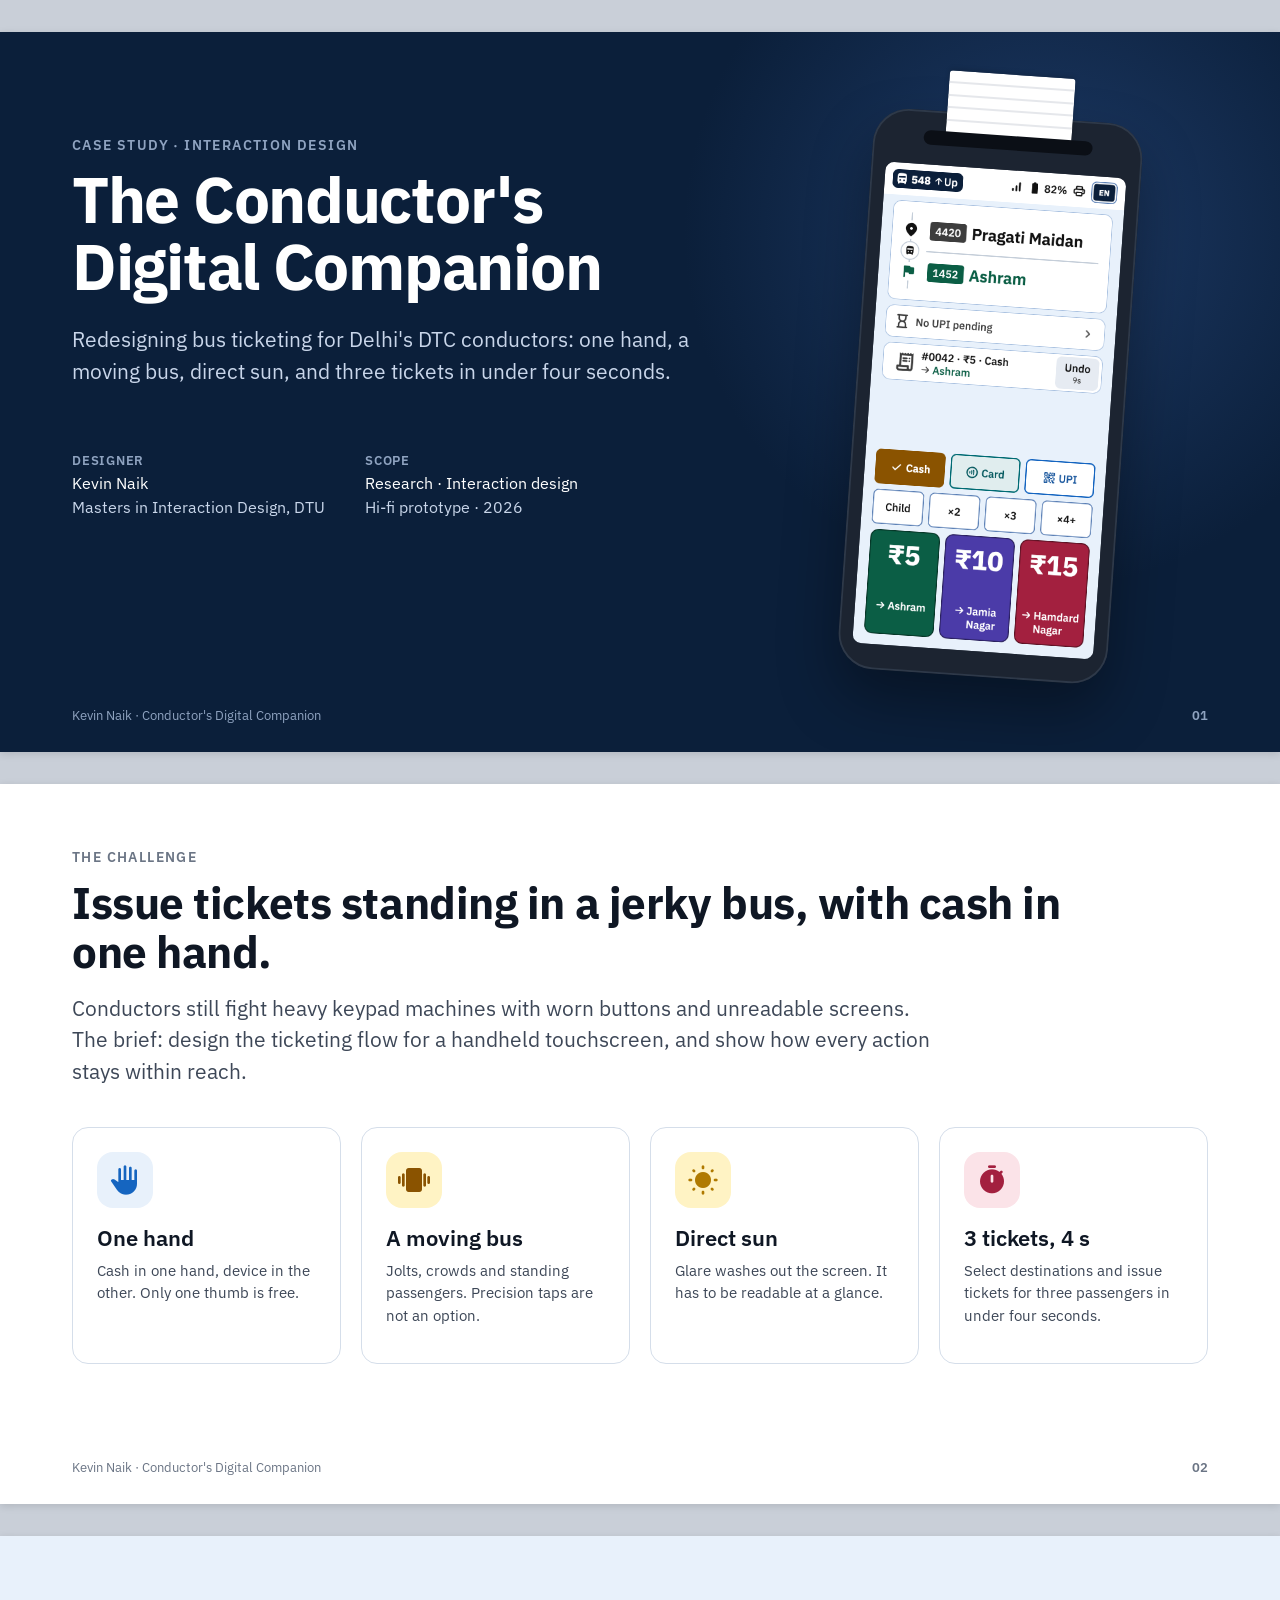
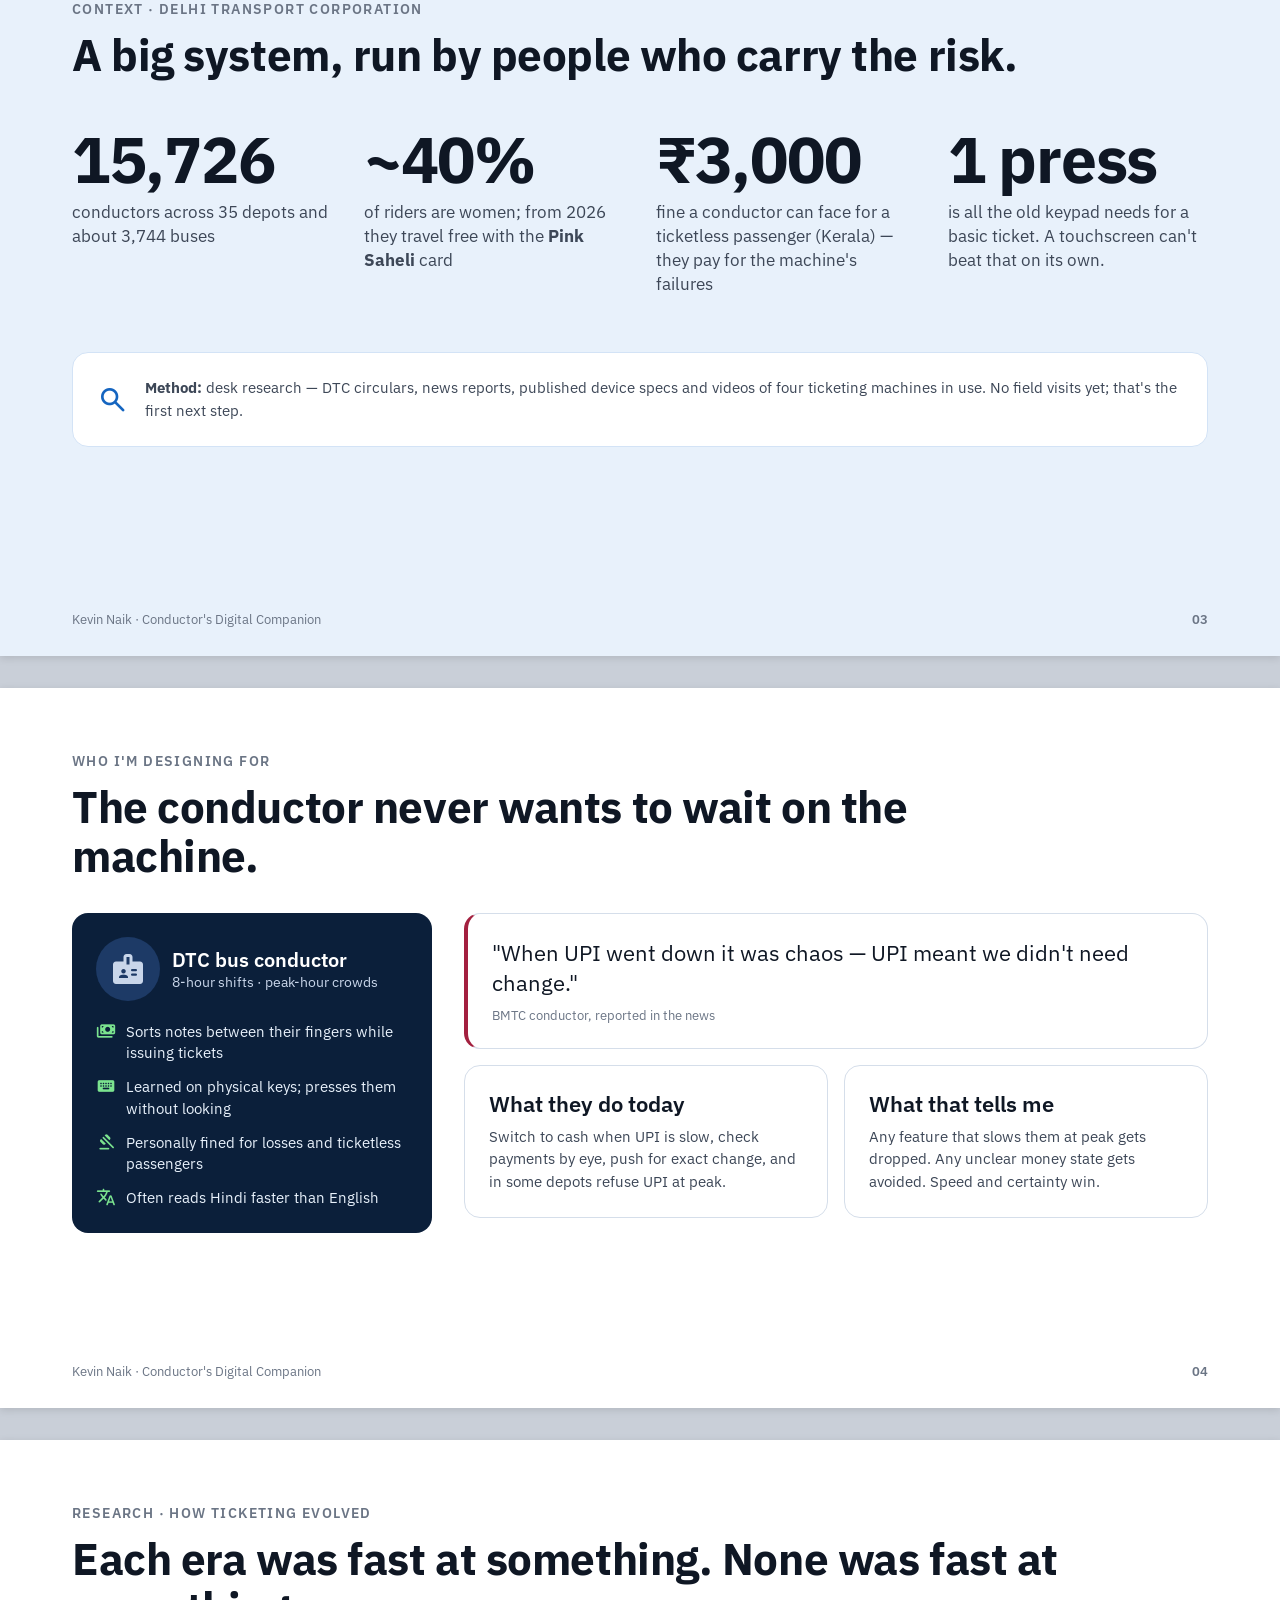
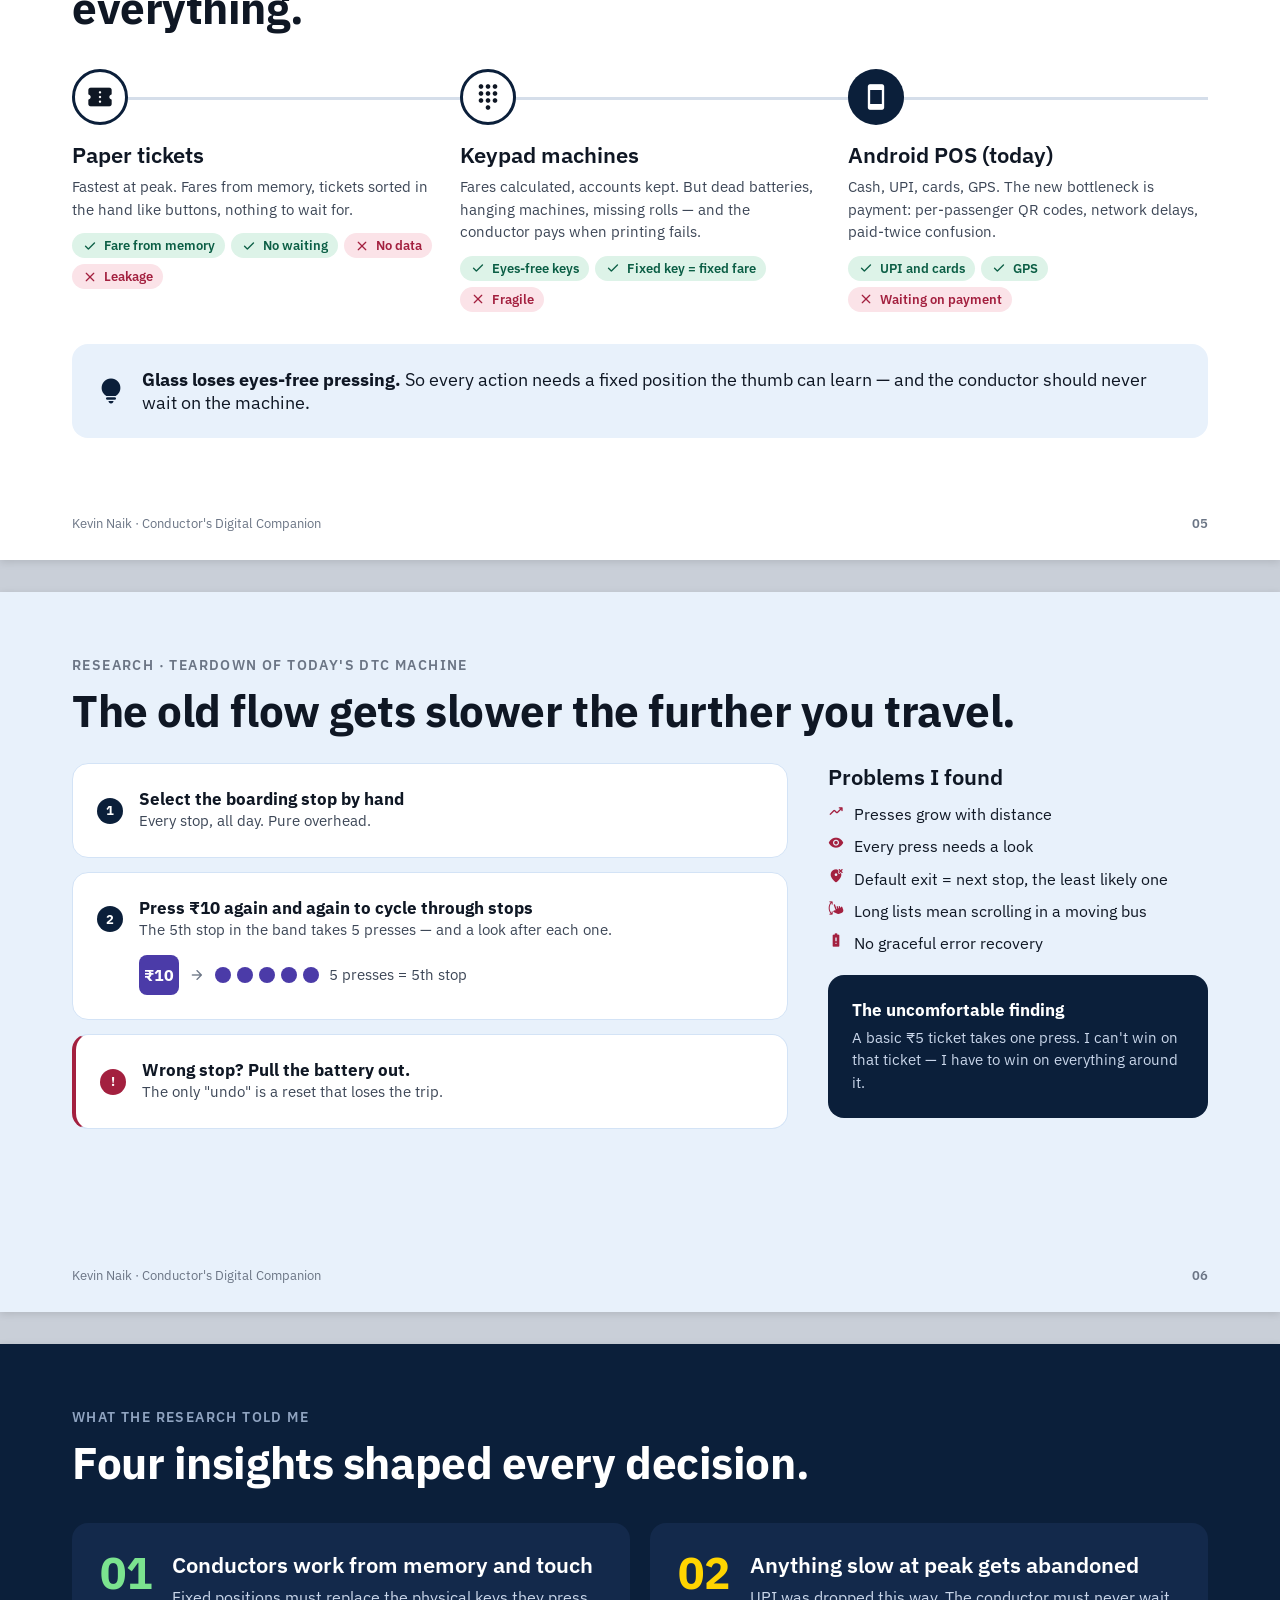
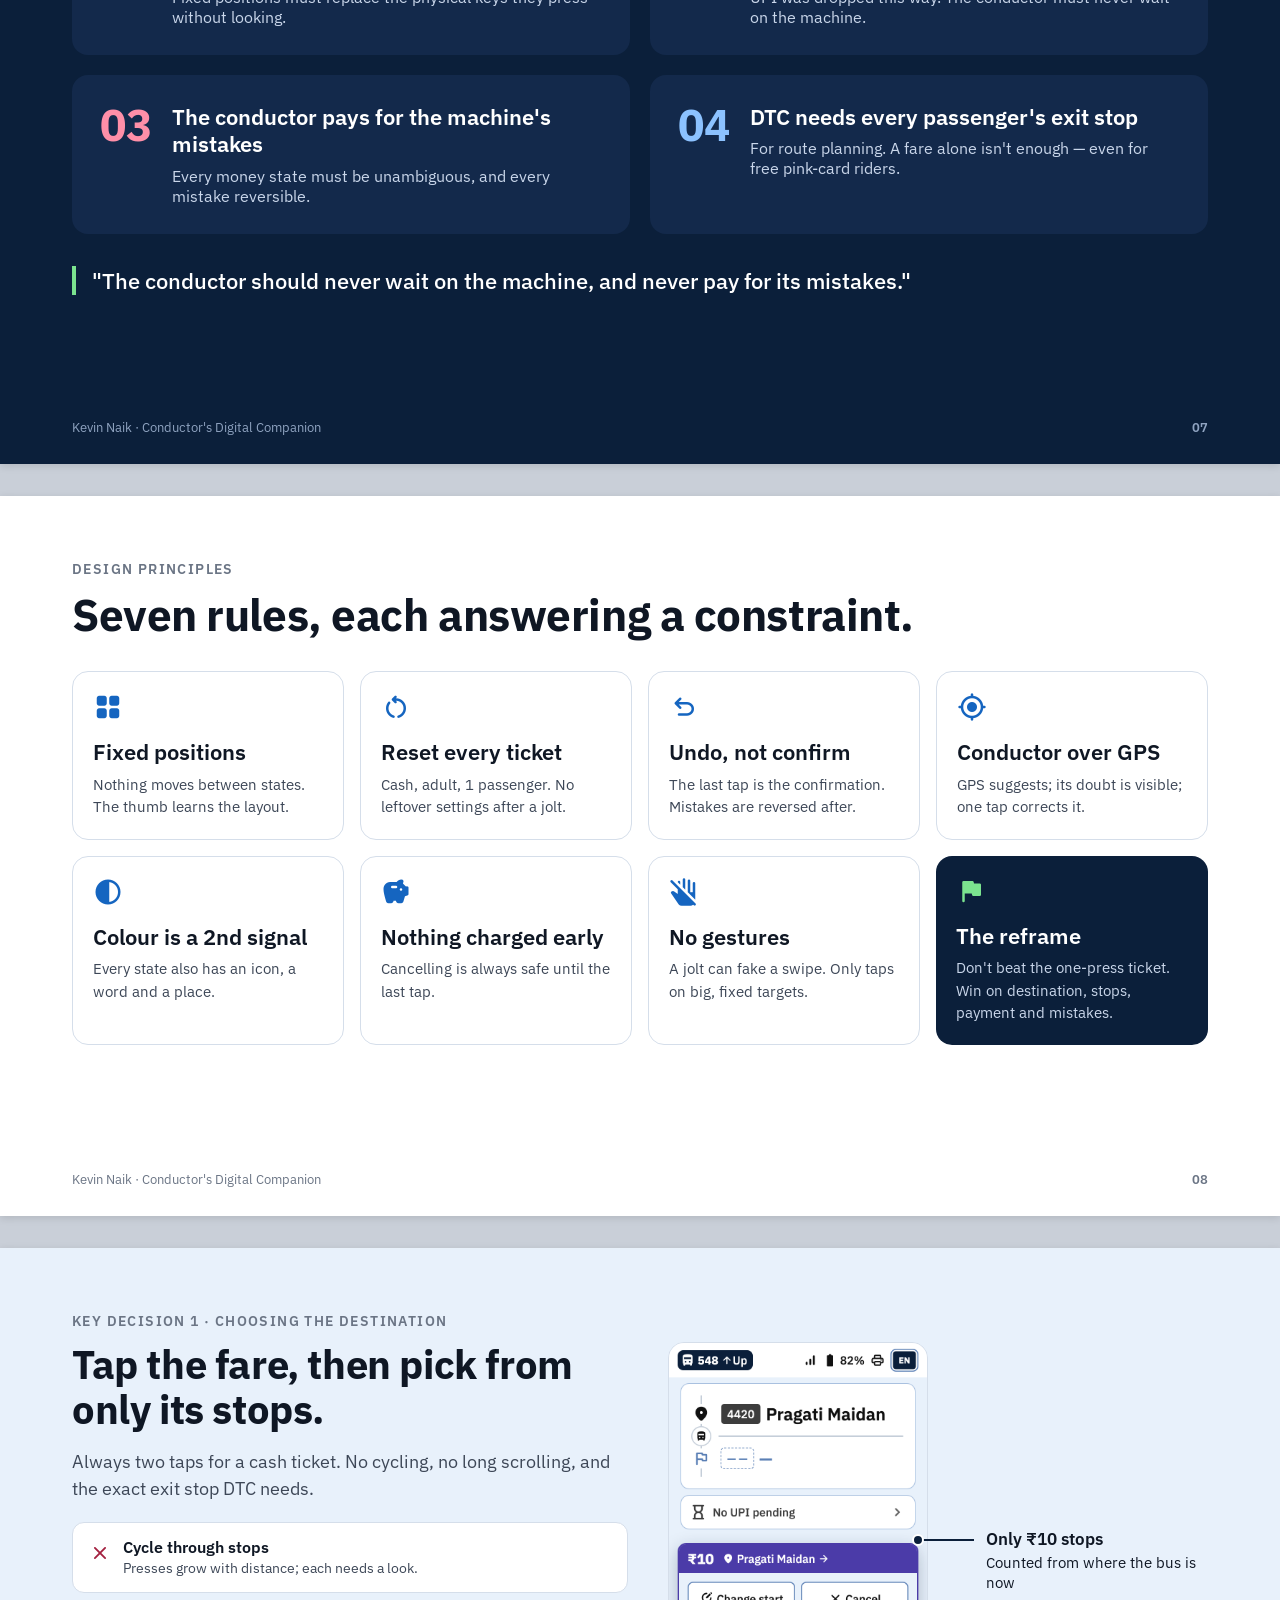
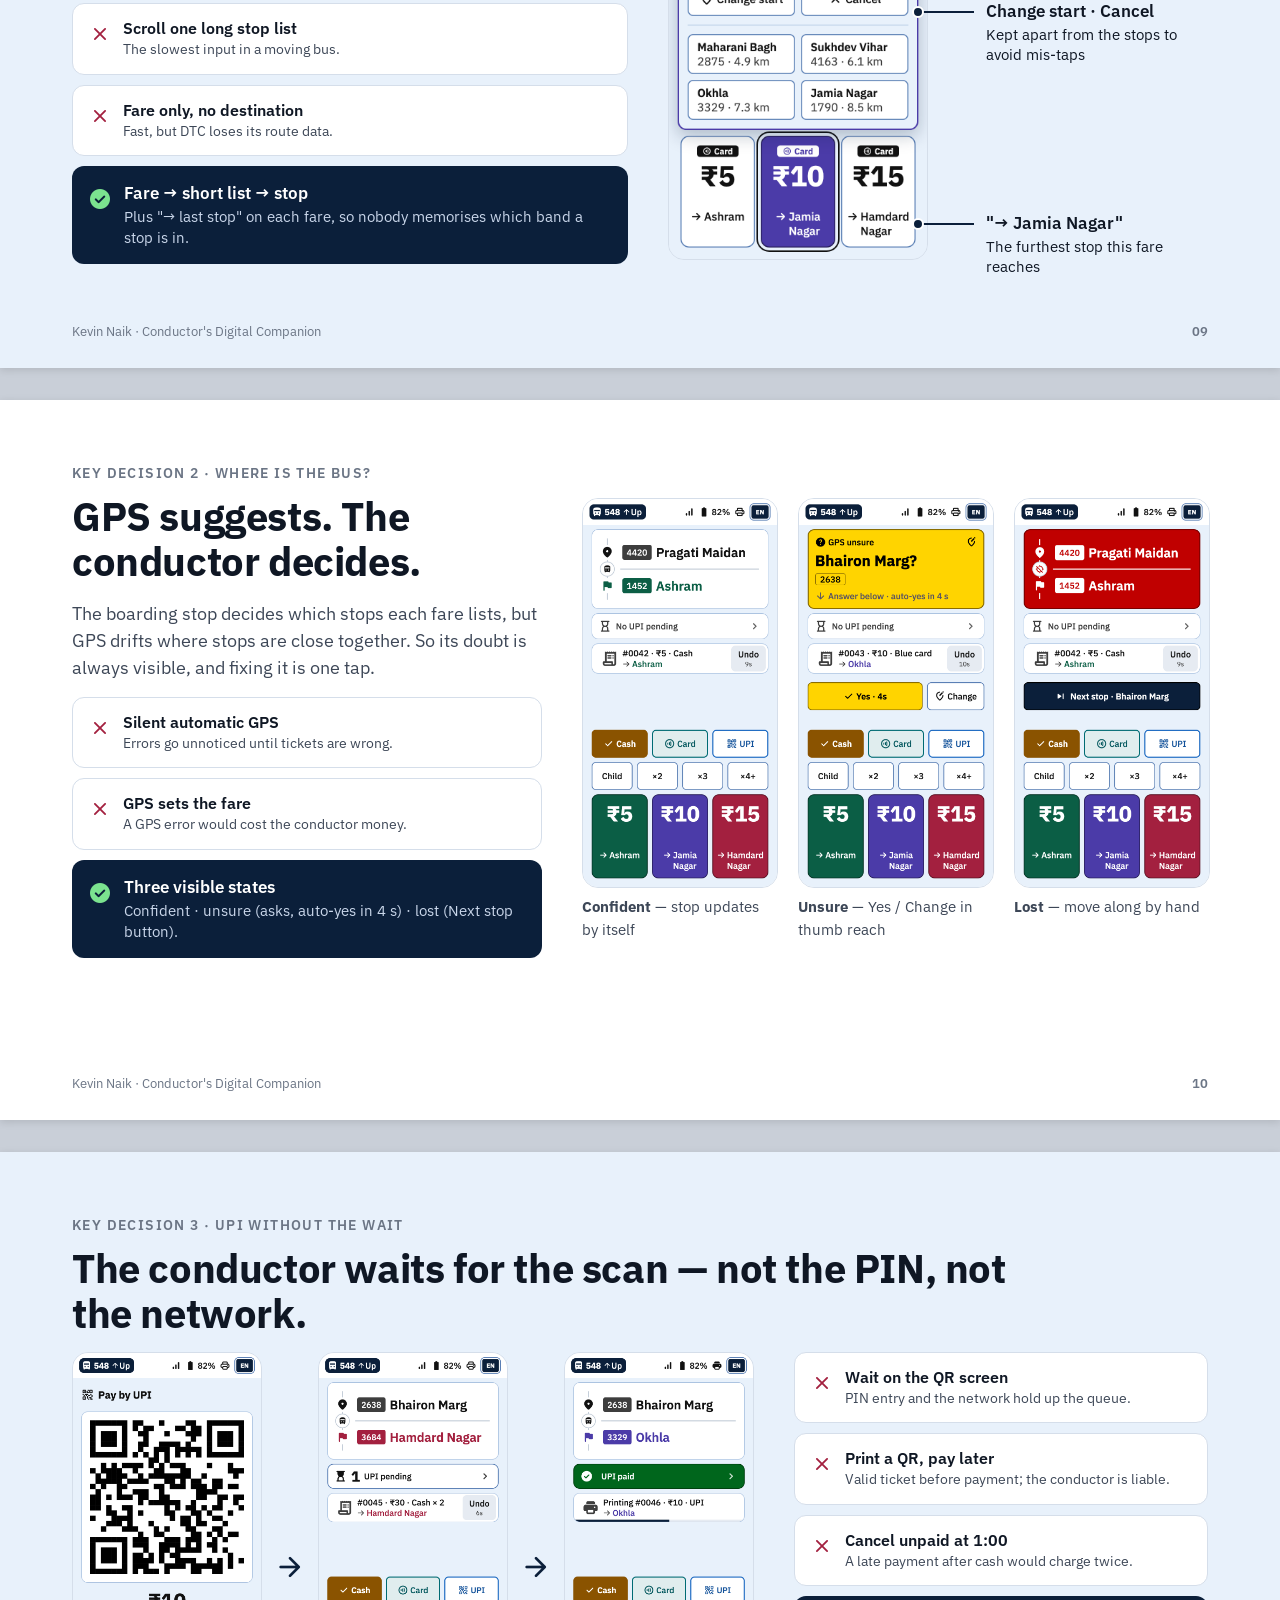
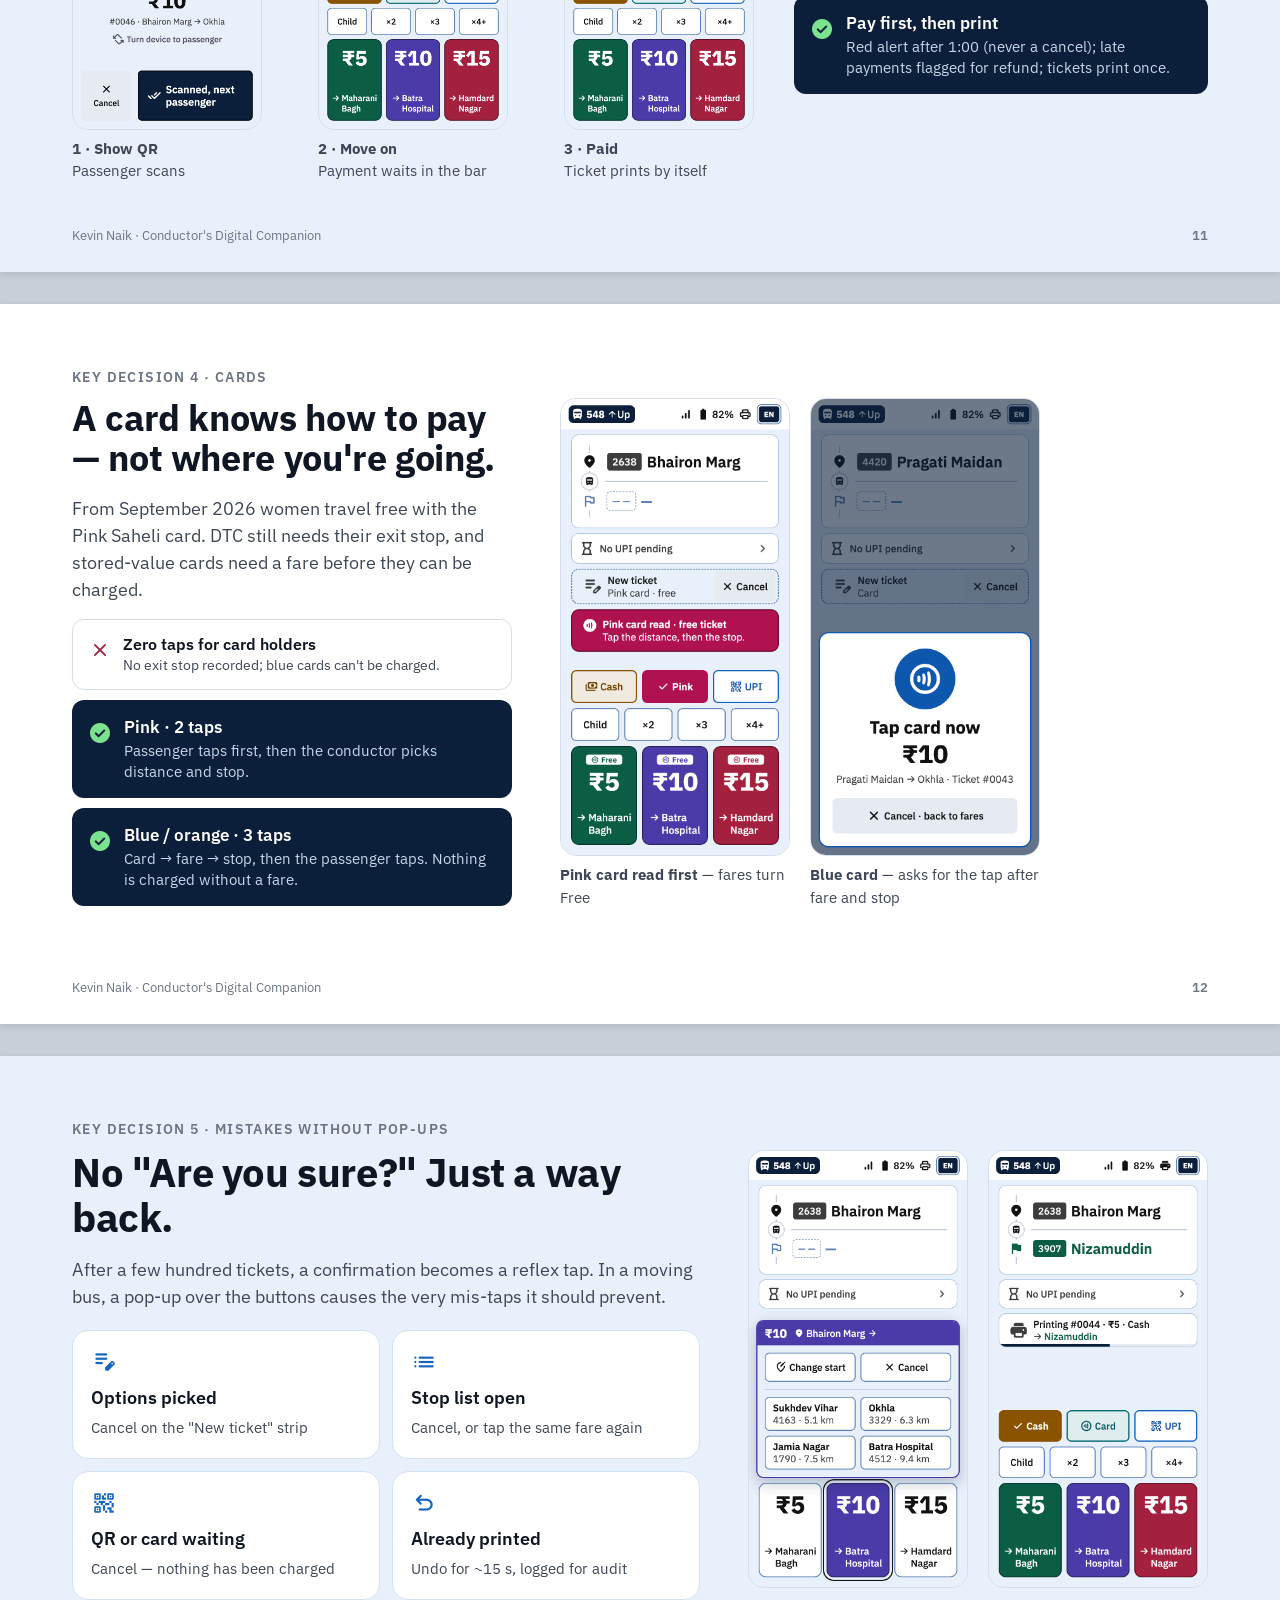
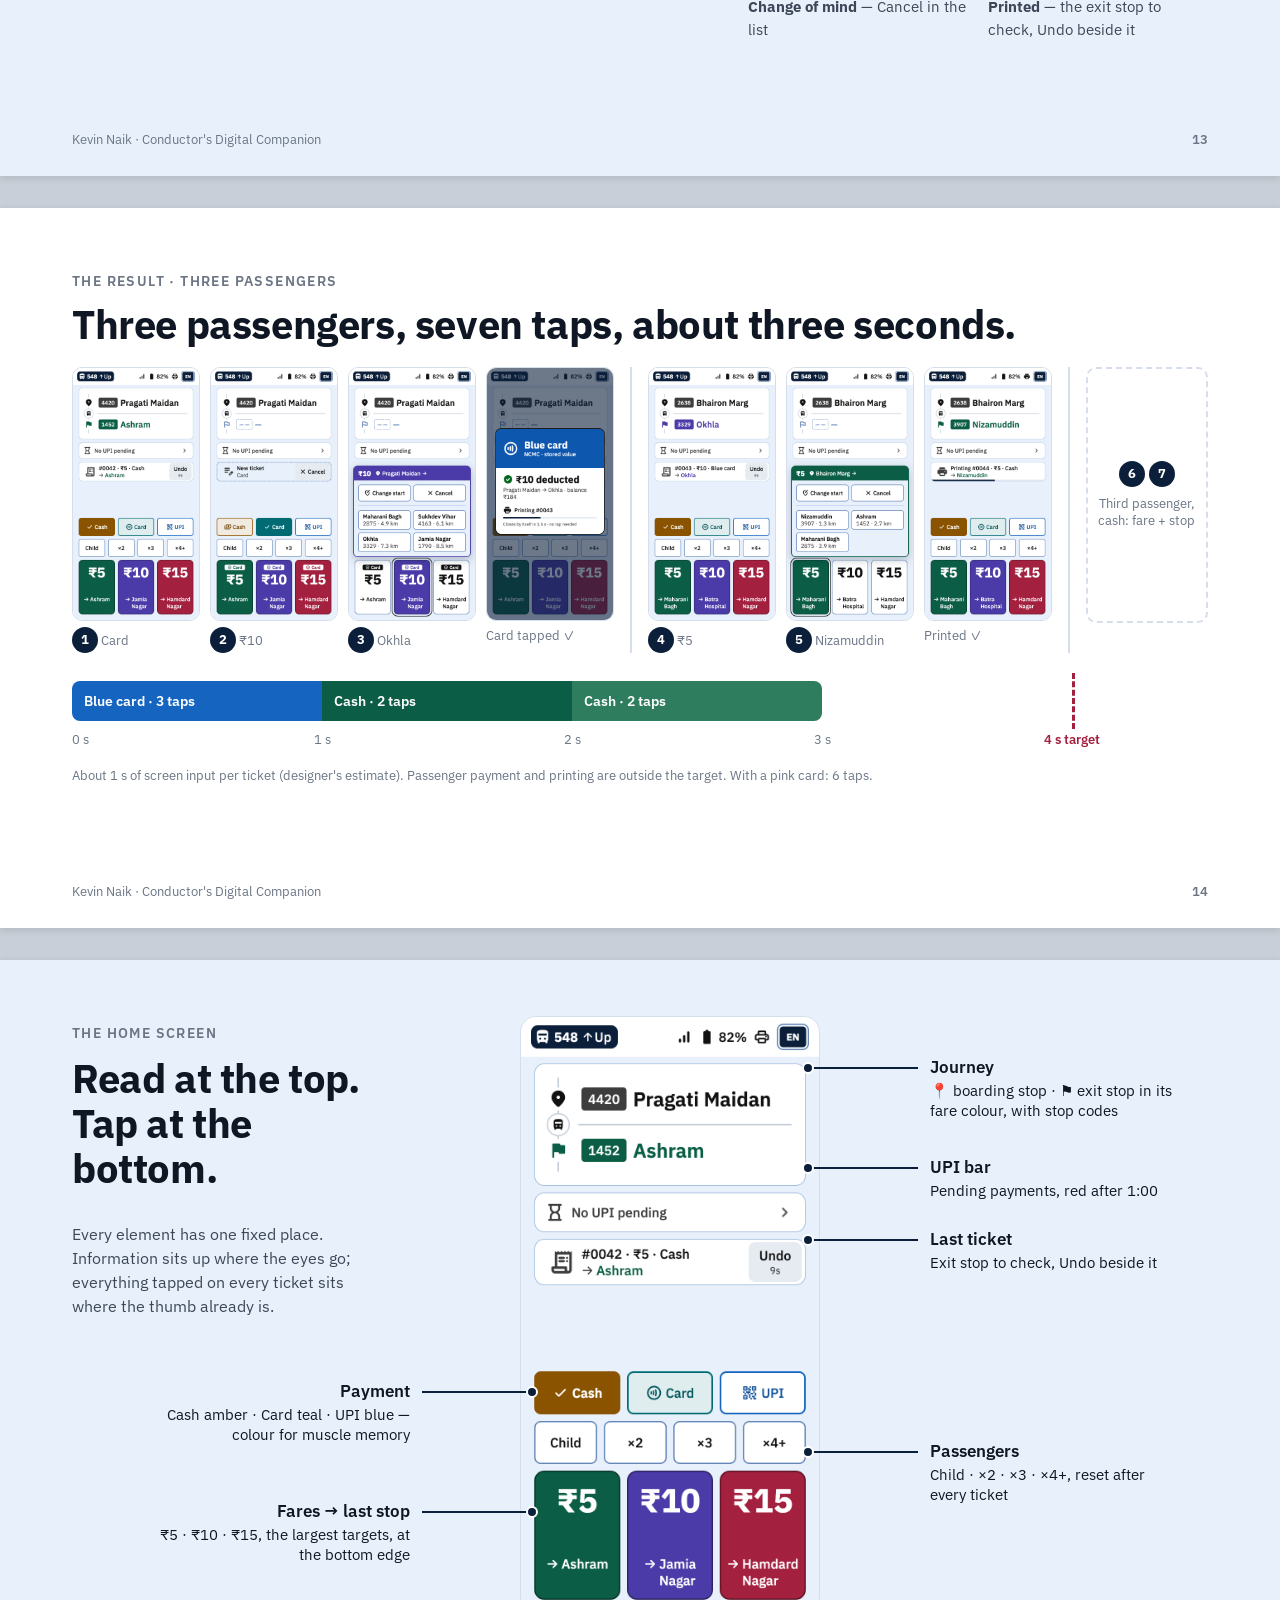
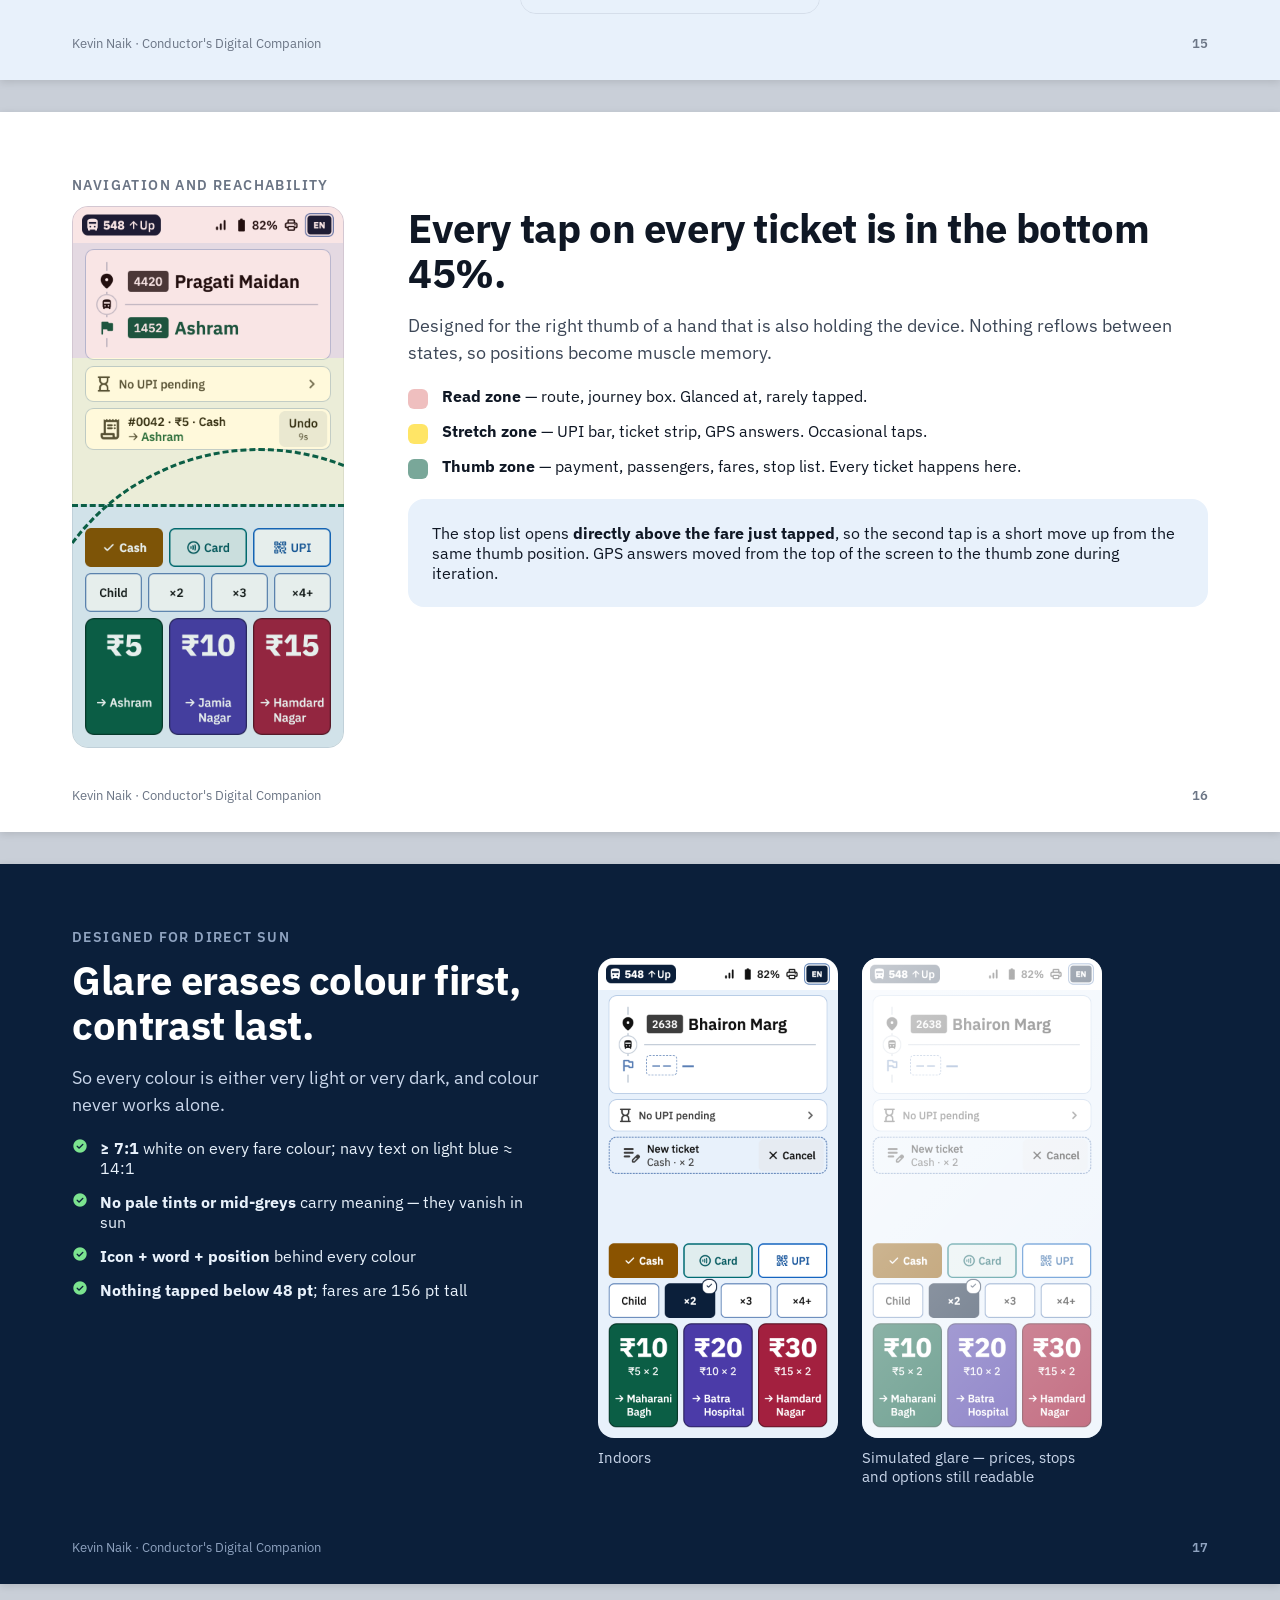
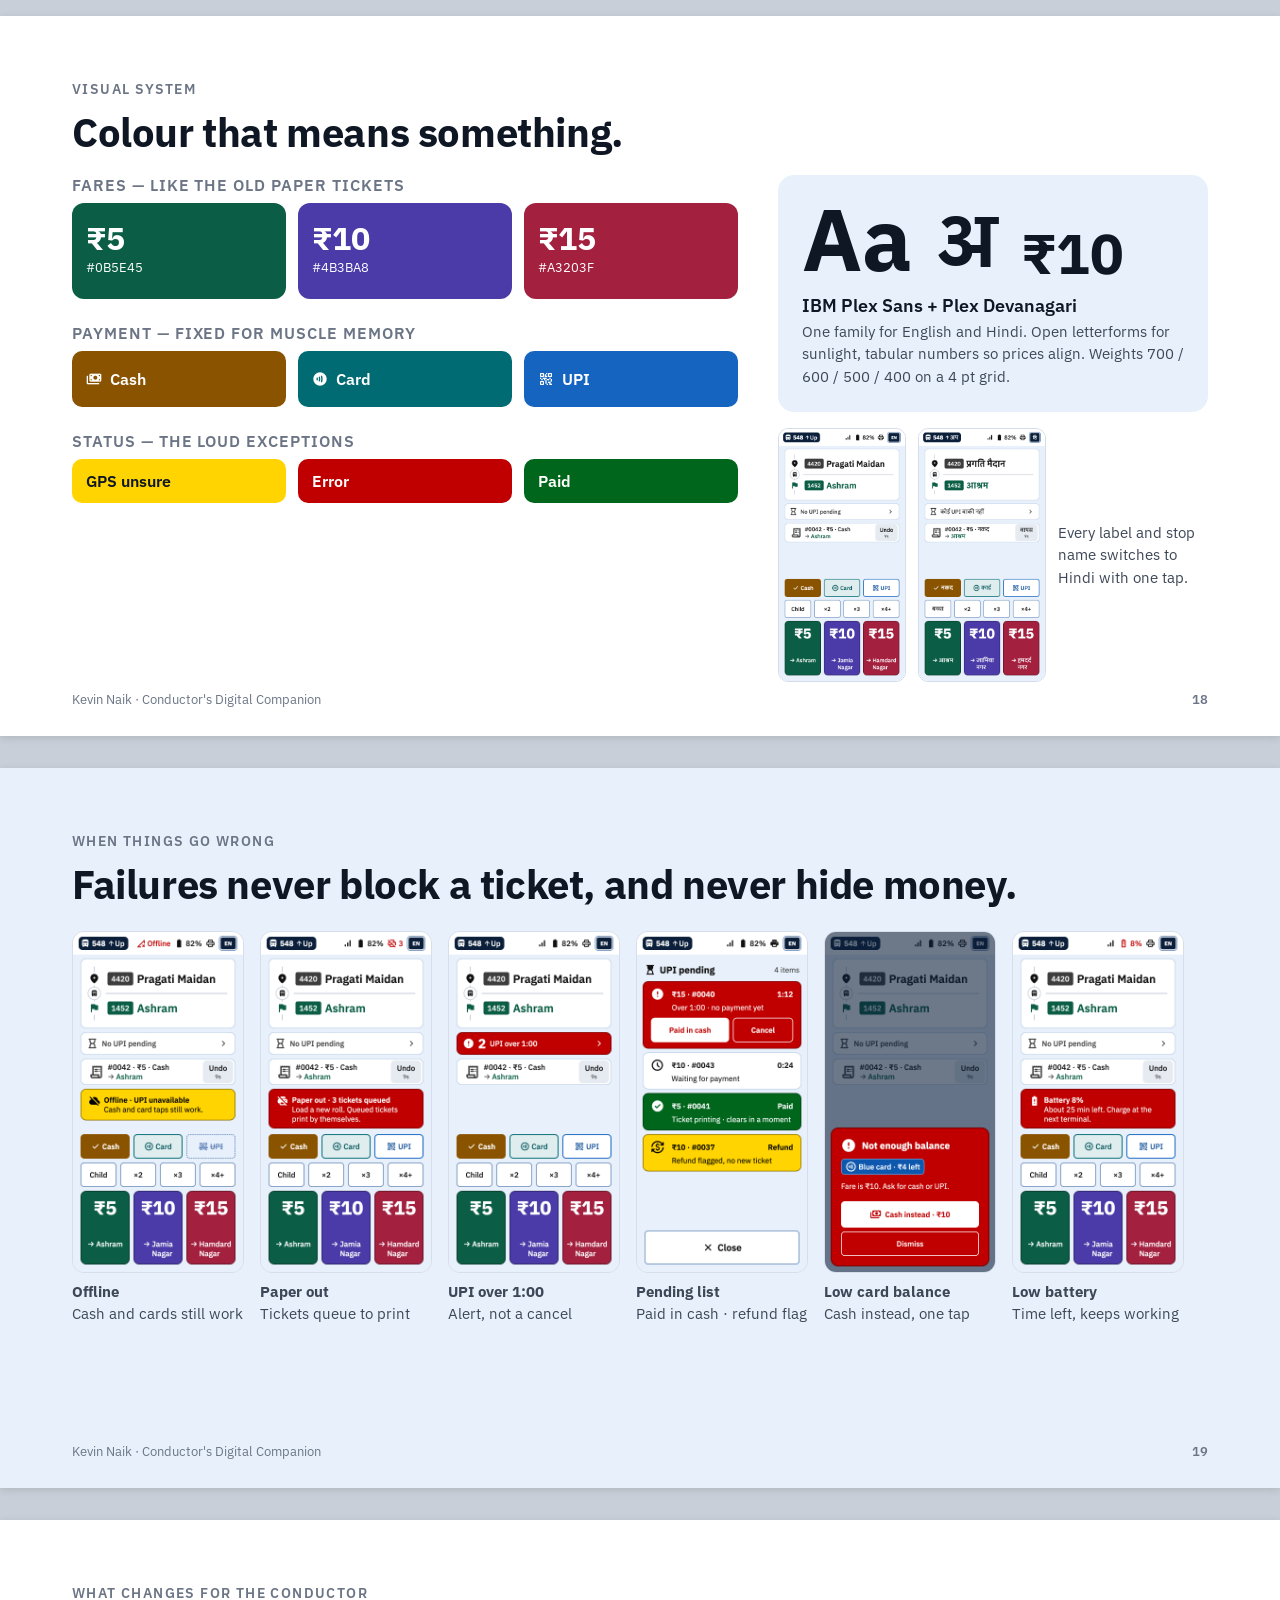
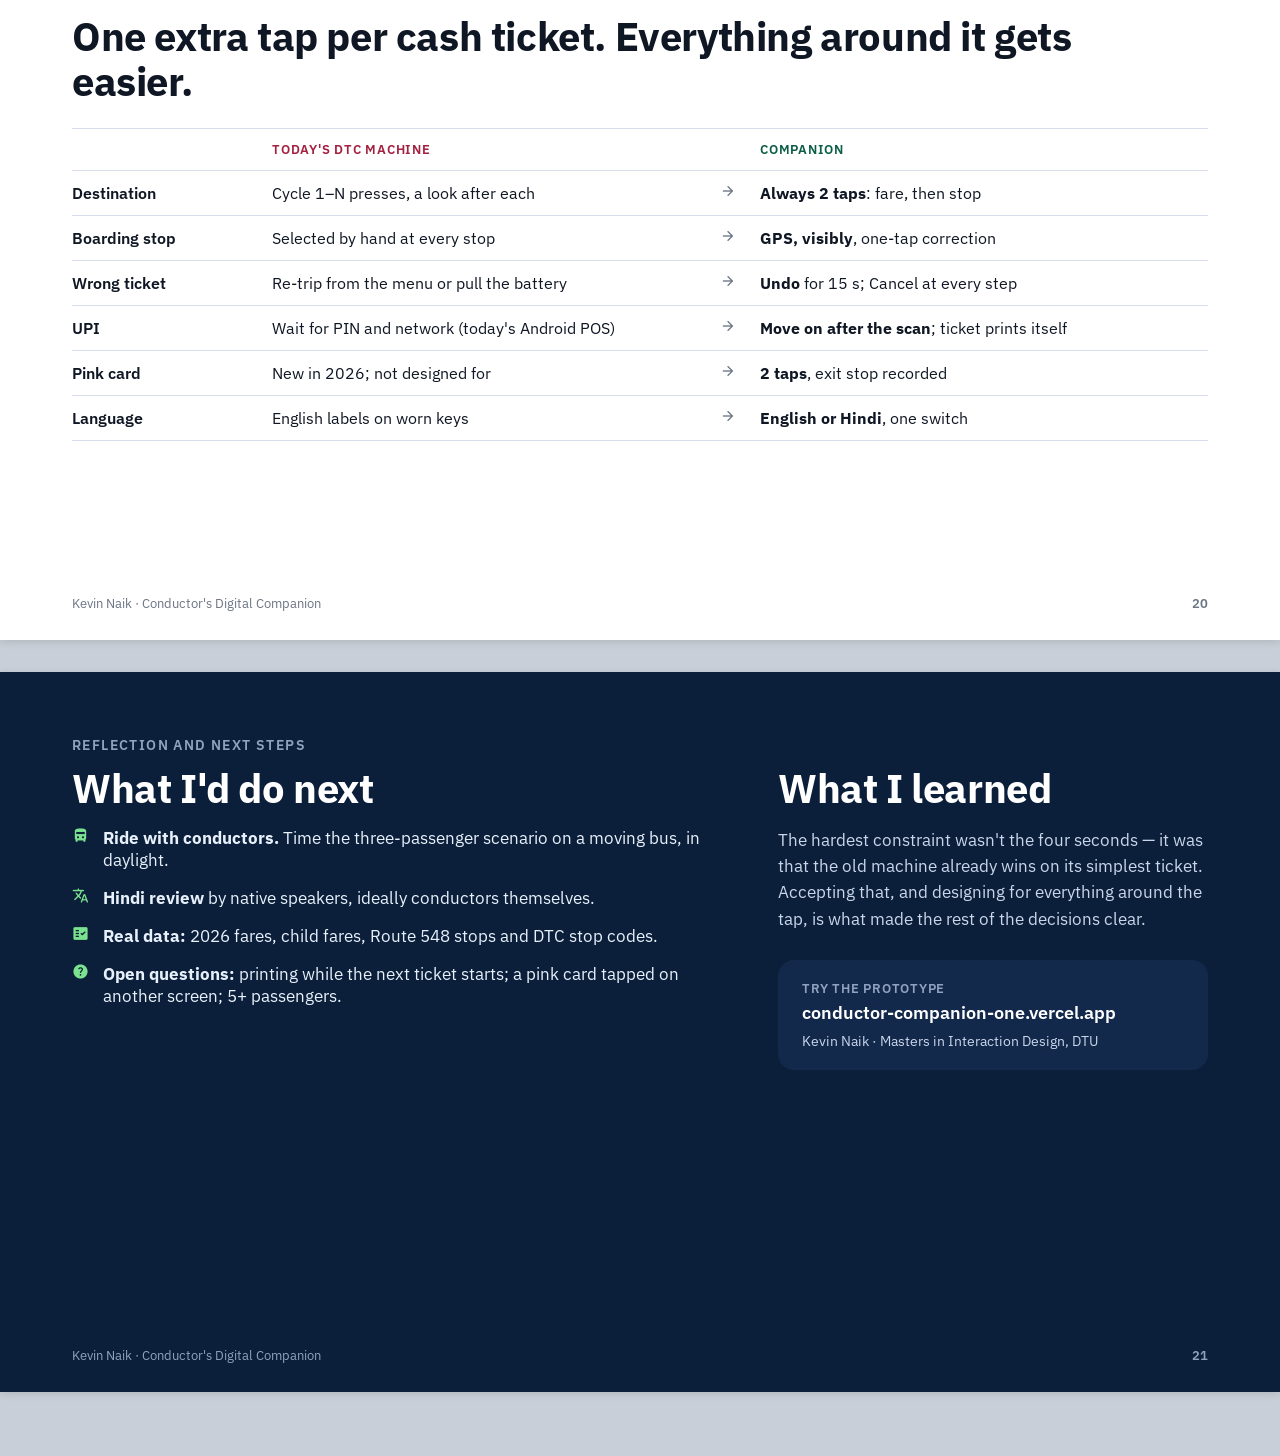
==== commit 8625a25a: "Add live link, deploy ignore list Co-Authored-By: Claude Opus 5.5 <noreply@anthropic.com>" ====
--- a/documentation/casestudy/index.html
+++ b/documentation/casestudy/index.html
@@ -588,7 +588,7 @@
       <p style="font-size:17px;line-height:1.55;color:#C9D6EA">The hardest constraint wasn't the four seconds — it was that the old machine already wins on its simplest ticket. Accepting that, and designing for everything around the tap, is what made the rest of the decisions clear.</p>
       <div style="margin-top:28px;background:#13294B;border-radius:16px;padding:20px 24px">
         <div style="font-size:13px;font-weight:600;letter-spacing:.06em;text-transform:uppercase;color:#8FA3C0">Try the prototype</div>
-        <div style="font-size:18px;font-weight:600;margin-top:4px">[prototype link]</div>
+        <div style="font-size:18px;font-weight:600;margin-top:4px"><a href="https://conductor-companion-one.vercel.app" style="color:#fff;text-decoration:none">conductor-companion-one.vercel.app</a></div>
         <div style="font-size:14px;color:#C9D6EA;margin-top:8px">Kevin Naik · Masters in Interaction Design, DTU</div>
       </div>
     </div>
